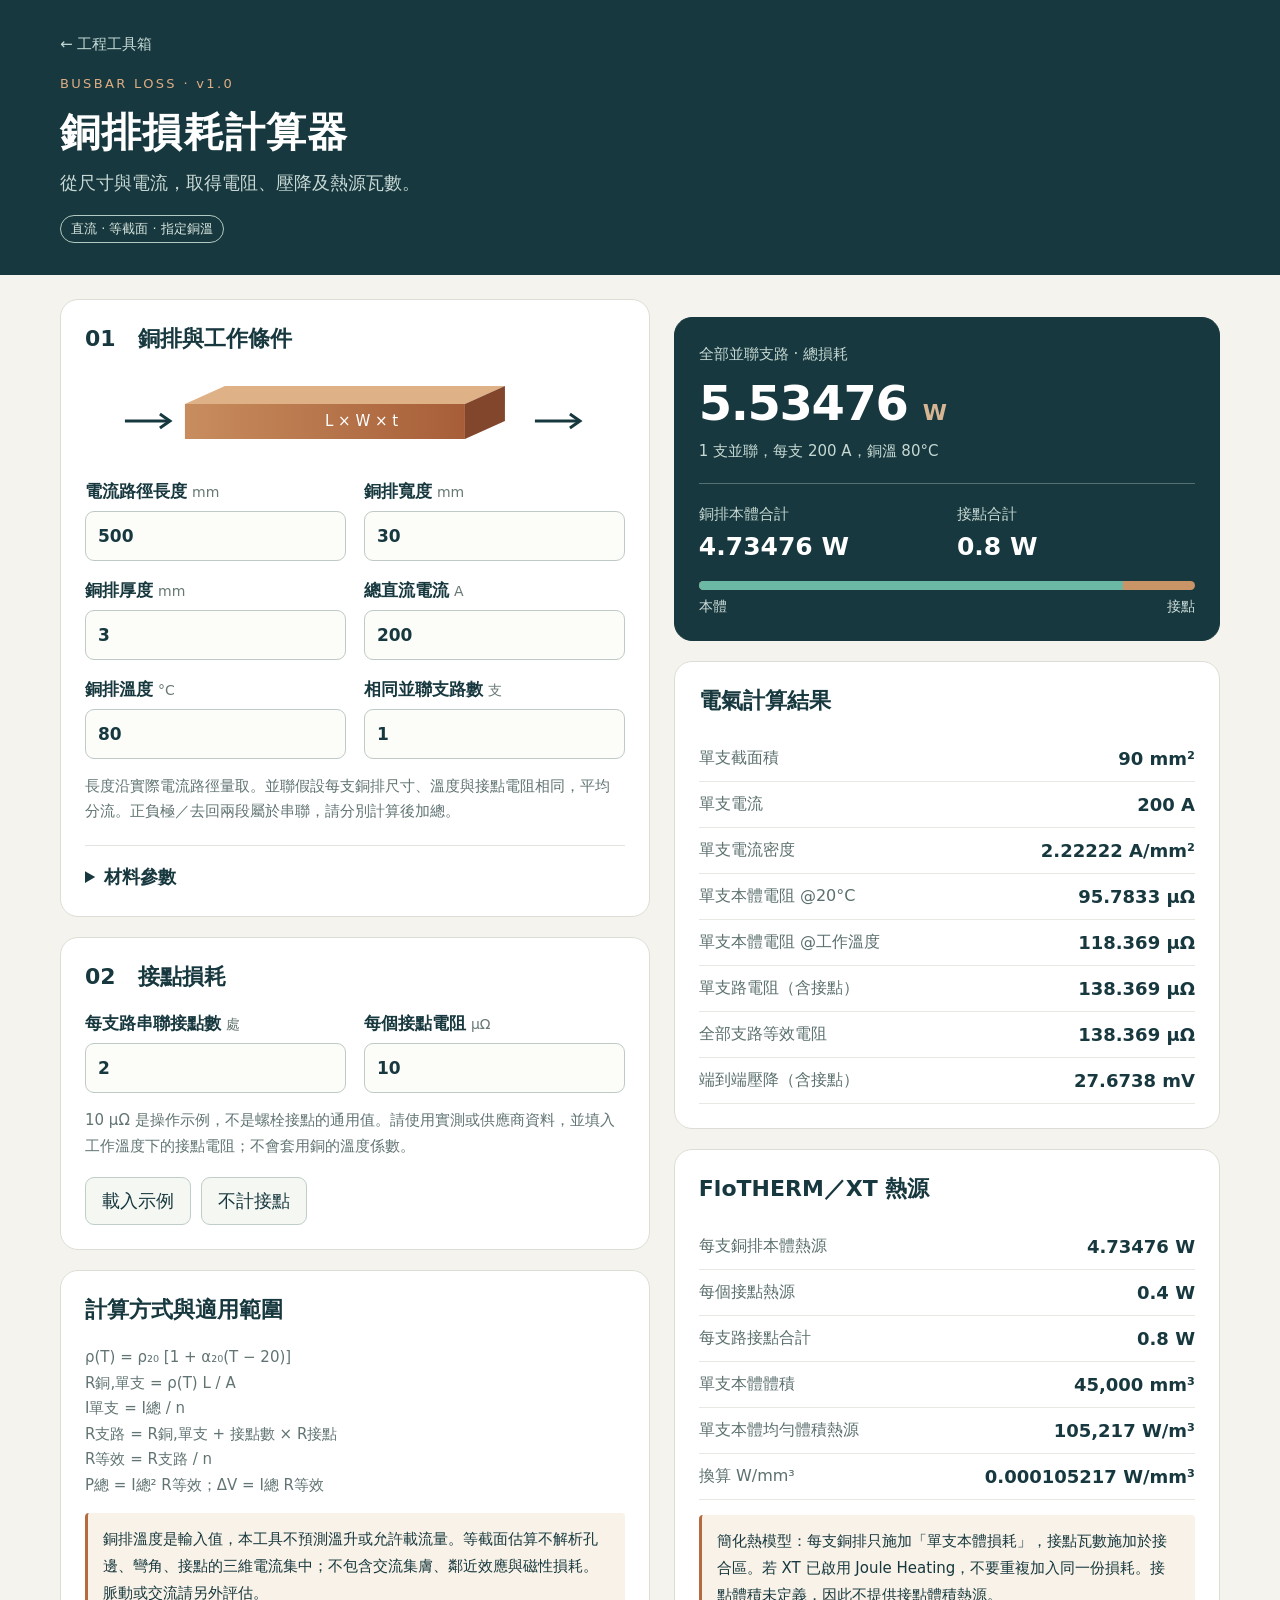
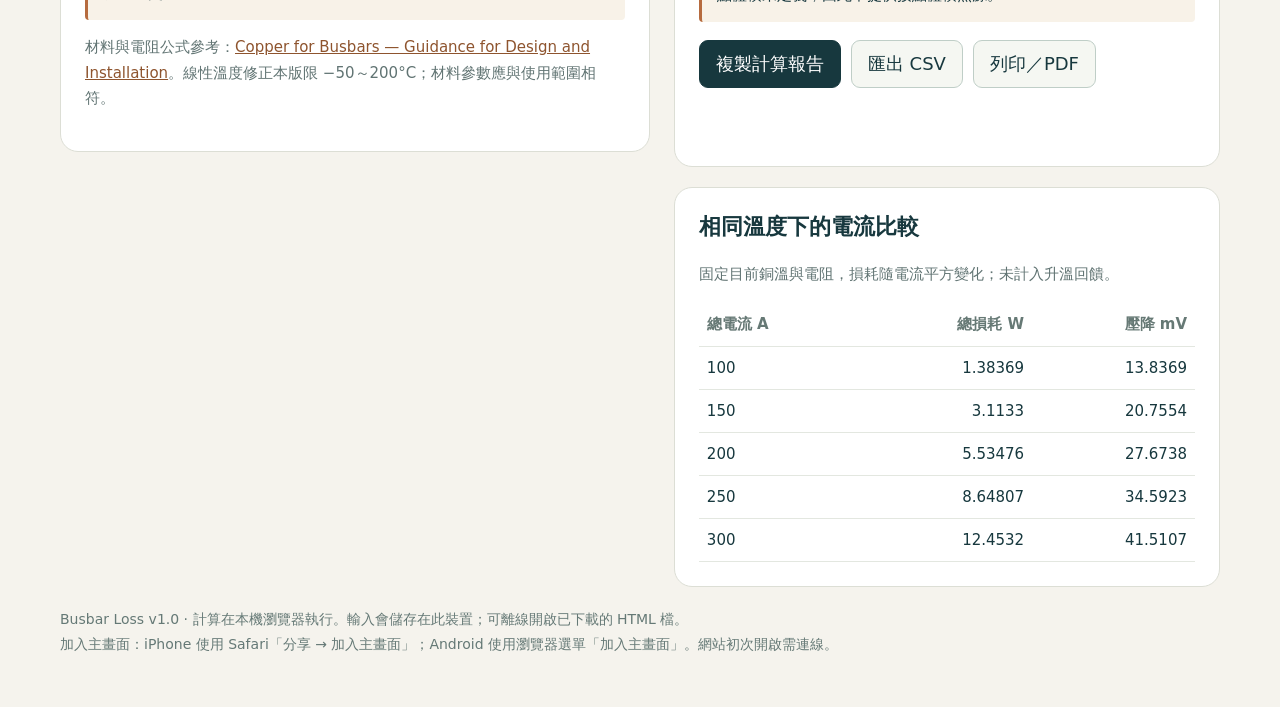
==== busbar-loss/index.html @ 92934c29 "Add standalone copper busbar DC loss calculator with thermal source exports" ====
<!doctype html>
<html lang="zh-Hant"><head><meta charset="utf-8"><meta name="viewport" content="width=device-width,initial-scale=1,viewport-fit=cover"><meta name="theme-color" content="#17383e"><meta name="apple-mobile-web-app-capable" content="yes"><meta name="apple-mobile-web-app-title" content="銅排損耗"><title>銅排損耗計算器｜Busbar Loss</title>
<style>
:root{font-family:system-ui,-apple-system,"Microsoft JhengHei",sans-serif;color:#17383e;background:#f5f3ed;font-size:18px;--copper:#b66b3f;--line:#dcded5}*{box-sizing:border-box}body{margin:0}header{background:#17383e;color:#fff;padding:32px max(20px,calc((100vw - 1160px)/2))}header a{color:#c5dad6;font-size:15px;text-decoration:none}h1{font-size:clamp(28px,4vw,40px);margin:14px 0 8px;letter-spacing:.03em}header p{color:#c8d8d5;margin:0;line-height:1.7}.eyebrow{color:#dfad84;font-size:13px;letter-spacing:.18em;margin-top:22px}main{max-width:1200px;margin:auto;padding:24px 20px 50px}.layout{display:grid;grid-template-columns:1.08fr 1fr;gap:24px;align-items:start}.card{background:#fff;border:1px solid var(--line);border-radius:18px;padding:24px;margin-bottom:20px}h2{font-size:22px;margin:0 0 20px}h3{font-size:18px}.sub{font-size:15px;color:#617473;line-height:1.7}.fields{display:grid;grid-template-columns:1fr 1fr;gap:18px}label{display:block;font-size:17px;font-weight:600}.unit{font-size:14px;font-weight:400;color:#677875;margin-left:5px}input,button,textarea{font:inherit}input{width:100%;margin-top:8px;padding:12px;border:1px solid #bfcac6;border-radius:9px;background:#fcfcf9;color:#17383e;min-height:50px}input:focus,button:focus-visible{outline:3px solid #d5b391;outline-offset:2px}button{cursor:pointer;border:1px solid #bfcec7;border-radius:9px;padding:11px 16px;background:#f5f7f2;color:#17383e;min-height:46px}button.primary{background:#17383e;color:white;border-color:#17383e}.actions{display:flex;gap:10px;flex-wrap:wrap;margin-top:18px}.note{background:#f8f2e8;border-left:3px solid #b66b3f;padding:13px 15px;font-size:15px;line-height:1.8;border-radius:4px}.hero{background:#17383e;color:white;border-color:#17383e}.hero .sub{color:#c6d8d3}.big{font-size:48px;font-weight:700;letter-spacing:-.03em;margin:8px 0}.big span{font-size:22px;color:#d7b593}.split{display:grid;grid-template-columns:1fr 1fr;gap:20px;border-top:1px solid #557070;padding-top:18px;margin-top:18px}.split strong{display:block;font-size:25px;margin-top:5px}.bar{display:flex;height:9px;background:#c99566;border-radius:8px;overflow:hidden;margin-top:20px}.bar i{display:block;background:#6bb8a4}.legend{display:flex;justify-content:space-between;font-size:14px;margin-top:8px;color:#d0dfda}dl{margin:0}dl>div{display:flex;justify-content:space-between;gap:12px;padding:12px 0;border-bottom:1px solid #e6e9e2}dt{color:#5b706e;font-size:16px}dd{margin:0;text-align:right;font-weight:600;font-variant-numeric:tabular-nums}details{border-top:1px solid #e2e5dd;padding-top:16px;margin-top:20px}summary{cursor:pointer;font-weight:600;line-height:1.7}table{width:100%;border-collapse:collapse;font-size:15px}td,th{text-align:right;padding:12px 8px;border-bottom:1px solid #e3e7e0}td:first-child,th:first-child{text-align:left}th{color:#667975}#error{color:#9f342c;line-height:1.7}textarea{width:100%;height:170px;padding:12px;font-size:15px}footer{color:#657976;font-size:14px;line-height:1.8}a{color:#8e542e}.badge{display:inline-block;border:1px solid #b0c9c1;border-radius:20px;padding:4px 10px;font-size:13px;color:#d9e6df;margin-top:16px}.schematic{width:100%;height:90px;display:block;margin-bottom:16px}.scroll{overflow:auto}#status{min-height:24px;color:#5d756c;font-size:15px}body.invalid .calculated{display:none}@media(max-width:800px){.layout{grid-template-columns:1fr}.card{padding:20px}main{padding:18px 14px}.big{font-size:44px}}@media(max-width:380px){.fields{grid-template-columns:1fr}}@media print{header{background:white;color:#17383e;padding:10px}header p{color:#17383e}header a,.actions,button,footer{display:none}.layout{display:block}.card{break-inside:avoid}.hero{background:white;color:#17383e}.hero .sub,.legend{color:#17383e}details{display:block}main{padding:0}}
</style></head><body><header><a href="../">← 工程工具箱</a><div class="eyebrow">BUSBAR LOSS · v1.0</div><h1>銅排損耗計算器</h1><p>從尺寸與電流，取得電阻、壓降及熱源瓦數。</p><span class="badge">直流 · 等截面 · 指定銅溫</span></header><main><div class="layout"><section>
<div class="card"><h2>01　銅排與工作條件</h2><svg class="schematic" viewBox="0 0 480 90" role="img" aria-label="電流沿銅排長度方向流動"><defs><linearGradient id="cu"><stop stop-color="#c88d5e"/><stop offset="1" stop-color="#a75e38"/></linearGradient></defs><path d="M70 30L350 30L390 12L110 12Z" fill="#dfb186"/><path d="M70 30H350V65H70Z" fill="url(#cu)"/><path d="M350 30L390 12V47L350 65Z" fill="#82462d"/><path d="M10 47H55M420 47H465" stroke="#17383e" stroke-width="3"/><path d="M45 40L55 47L45 54M455 40L465 47L455 54" fill="none" stroke="#17383e" stroke-width="3"/><text x="210" y="52" fill="white" font-size="15">L × W × t</text></svg>
<div class="fields">
<label>電流路徑長度<span class="unit">mm</span><input id="length" type="number" min="0.001" step="any" value="500"></label>
<label>銅排寬度<span class="unit">mm</span><input id="width" type="number" min="0.001" step="any" value="30"></label>
<label>銅排厚度<span class="unit">mm</span><input id="thickness" type="number" min="0.001" step="any" value="3"></label>
<label>總直流電流<span class="unit">A</span><input id="current" type="number" min="0" step="any" value="200"></label>
<label>銅排溫度<span class="unit">°C</span><input id="temp" type="number" min="-50" max="200" step="any" value="80"></label>
<label>相同並聯支路數<span class="unit">支</span><input id="parallel" type="number" min="1" max="10000" step="1" value="1"></label>
</div><p class="sub">長度沿實際電流路徑量取。並聯假設每支銅排尺寸、溫度與接點電阻相同，平均分流。正負極／去回兩段屬於串聯，請分別計算後加總。</p>
<details><summary>材料參數</summary><div class="fields" style="margin-top:14px"><label>20°C 電阻率<span class="unit">Ω·mm²/m</span><input id="rho" type="number" min="0.000001" step="any" value="0.017241"></label><label>20°C 溫度係數<span class="unit">1/°C</span><input id="alpha" type="number" min="0" step="any" value="0.00393"></label></div><p class="sub">預設為 100% IACS 退火銅的參考值；實際材料請依供應商資料修正。此處 0.017241 Ω·mm²/m = 1.7241 × 10⁻⁸ Ω·m。</p></details></div>
<div class="card"><h2>02　接點損耗</h2><div class="fields"><label>每支路串聯接點數<span class="unit">處</span><input id="joints" type="number" min="0" max="10000" step="1" value="2"></label><label>每個接點電阻<span class="unit">μΩ</span><input id="contact" type="number" min="0" step="any" value="10"></label></div><p class="sub">10 μΩ 是操作示例，不是螺栓接點的通用值。請使用實測或供應商資料，並填入工作溫度下的接點電阻；不會套用銅的溫度係數。</p><div class="actions"><button id="example">載入示例</button><button id="zero">不計接點</button></div></div>
<div class="card"><h2>計算方式與適用範圍</h2><p class="sub">ρ(T) = ρ₂₀ [1 + α₂₀(T − 20)]<br>R銅,單支 = ρ(T) L / A<br>I單支 = I總 / n<br>R支路 = R銅,單支 + 接點數 × R接點<br>R等效 = R支路 / n<br>P總 = I總² R等效；ΔV = I總 R等效</p><div class="note">銅排溫度是輸入值，本工具不預測溫升或允許載流量。等截面估算不解析孔邊、彎角、接點的三維電流集中；不包含交流集膚、鄰近效應與磁性損耗。脈動或交流請另外評估。</div><p class="sub">材料與電阻公式參考：<a href="https://kupfer.de/wp-content/uploads/2019/11/Copper-for-Busbars.pdf" target="_blank" rel="noopener">Copper for Busbars — Guidance for Design and Installation</a>。線性溫度修正本版限 −50～200°C；材料參數應與使用範圍相符。</p></div></section><section>
<p id="error" role="alert"></p>
<div class="calculated"><div class="card hero"><div class="sub">全部並聯支路 · 總損耗</div><div class="big" id="total"></div><div class="sub" id="context"></div><div class="split"><div><span class="sub">銅排本體合計</span><strong id="bodyloss"></strong></div><div><span class="sub">接點合計</span><strong id="jointloss"></strong></div></div><div class="bar"><i id="fraction"></i></div><div class="legend"><span>本體</span><span>接點</span></div></div>
<div class="card"><h2>電氣計算結果</h2><dl id="electrical"></dl></div>
<div class="card"><h2>FloTHERM／XT 熱源</h2><dl id="thermal"></dl><p class="note">簡化熱模型：每支銅排只施加「單支本體損耗」，接點瓦數施加於接合區。若 XT 已啟用 Joule Heating，不要重複加入同一份損耗。接點體積未定義，因此不提供接點體積熱源。</p><div class="actions"><button class="primary" id="copy">複製計算報告</button><button id="csv">匯出 CSV</button><button id="print">列印／PDF</button></div><p id="status" role="status"></p><textarea id="fallback" hidden aria-label="計算報告，請全選複製" readonly></textarea></div>
<div class="card"><h2>相同溫度下的電流比較</h2><p class="sub">固定目前銅溫與電阻，損耗隨電流平方變化；未計入升溫回饋。</p><div class="scroll"><table><thead><tr><th>總電流 A</th><th>總損耗 W</th><th>壓降 mV</th></tr></thead><tbody id="sweep"></tbody></table></div></div></div>
</section></div><footer>Busbar Loss v1.0 · 計算在本機瀏覽器執行。輸入會儲存在此裝置；可離線開啟已下載的 HTML 檔。<br>加入主畫面：iPhone 使用 Safari「分享 → 加入主畫面」；Android 使用瀏覽器選單「加入主畫面」。網站初次開啟需連線。</footer></main>
<script>
'use strict';
const ids=['length','width','thickness','current','temp','parallel','rho','alpha','joints','contact'];
const defaults={length:500,width:30,thickness:3,current:200,temp:80,parallel:1,rho:0.017241,alpha:0.00393,joints:2,contact:10};
const $=id=>document.getElementById(id);
function calculate(v){
 for(const k of ids)if(!Number.isFinite(v[k]))throw Error('請填寫所有數值欄位。');
 for(const k of ['length','width','thickness','rho'])if(v[k]<=0)throw Error('長度、寬度、厚度與電阻率必須大於 0。');
 for(const k of ['current','alpha','contact'])if(v[k]<0)throw Error('電流、溫度係數及接點電阻不能為負值。');
 if(v.temp < -50 || v.temp >200)throw Error('本版銅排溫度範圍為 −50～200°C。');
 if(!Number.isInteger(v.parallel)||v.parallel<1||v.parallel>10000)throw Error('並聯支路數必須是 1～10000 的整數。');
 if(!Number.isInteger(v.joints)||v.joints<0||v.joints>10000)throw Error('接點數必須是 0～10000 的整數。');
 const area=v.width*v.thickness,rhoT=v.rho*(1+v.alpha*(v.temp-20));
 if(rhoT<=0)throw Error('目前材料參數產生非正電阻率，請修正溫度係數。');
 const r20=v.rho*(v.length/1000)/area,rbody=rhoT*(v.length/1000)/area,rjoint=v.joints*v.contact*1e-6,rbranch=rbody+rjoint,req=rbranch/v.parallel,ib=v.current/v.parallel,pbody=ib*ib*rbody,pcontact=ib*ib*v.contact*1e-6,pjoint=ib*ib*rjoint,total=v.current*v.current*req,volume=v.length*area*1e-9;
 const r={area,rhoT,r20,rbody,rjoint,rbranch,req,ib,pbody,pcontact,pjoint,total,bodytotal:pbody*v.parallel,jointtotal:pjoint*v.parallel,drop:v.current*req,j:ib/area,volume,qv:pbody/volume};
 if(Object.values(r).some(x=>!Number.isFinite(x)))throw Error('數值超出可計算範圍，請檢查輸入。');
 return r;
}
function fmt(x){return x===0?'0':Math.abs(x)<0.0001||Math.abs(x)>=1e7?x.toExponential(4):new Intl.NumberFormat('en-US',{maximumSignificantDigits:6}).format(x);}
function rows(id,data){$(id).replaceChildren(...data.map(([k,v])=>{const d=document.createElement('div'),a=document.createElement('dt'),b=document.createElement('dd');a.textContent=k;b.textContent=v;d.append(a,b);return d;}));}
let last=null;
function update(){
 $('status').textContent='';$('fallback').hidden=true;
 try{
 const v=Object.fromEntries(ids.map(k=>[k,$(k).value.trim()===''?NaN:Number($(k).value)])),r=calculate(v);
 last={v,r};document.body.classList.remove('invalid');$('error').textContent='';
 $('total').innerHTML=fmt(r.total)+' <span>W</span>';
 $('bodyloss').textContent=fmt(r.bodytotal)+' W';$('jointloss').textContent=fmt(r.jointtotal)+' W';
 $('context').textContent=v.parallel+' 支並聯，每支 '+fmt(r.ib)+' A，銅溫 '+fmt(v.temp)+'°C';
 $('fraction').style.width=(r.total?100*r.bodytotal/r.total:0)+'%';
 rows('electrical',[['單支截面積',fmt(r.area)+' mm²'],['單支電流',fmt(r.ib)+' A'],['單支電流密度',fmt(r.j)+' A/mm²'],['單支本體電阻 @20°C',fmt(r.r20*1e6)+' μΩ'],['單支本體電阻 @工作溫度',fmt(r.rbody*1e6)+' μΩ'],['單支路電阻（含接點）',fmt(r.rbranch*1e6)+' μΩ'],['全部支路等效電阻',fmt(r.req*1e6)+' μΩ'],['端到端壓降（含接點）',fmt(r.drop*1e3)+' mV']]);
 rows('thermal',[['每支銅排本體熱源',fmt(r.pbody)+' W'],['每個接點熱源',v.joints?fmt(r.pcontact)+' W':'未設定接點'],['每支路接點合計',fmt(r.pjoint)+' W'],['單支本體體積',fmt(r.volume*1e9)+' mm³'],['單支本體均勻體積熱源',fmt(r.qv)+' W/m³'],['換算 W/mm³',fmt(r.qv/1e9)+' W/mm³']]);
 $('sweep').replaceChildren(...[.5,.75,1,1.25,1.5].map(m=>{const tr=document.createElement('tr');[v.current*m,r.total*m*m,r.drop*m*1e3].forEach(x=>{const td=document.createElement('td');td.textContent=fmt(x);tr.append(td)});return tr}));
 try{localStorage.setItem('busbar-loss-v1',JSON.stringify(v))}catch{}
 }catch(e){last=null;document.body.classList.add('invalid');$('error').textContent=e.message;}
}
function report(){
 if(!last)return '';
 const {v,r}=last;
 return ['銅排損耗計算器 v1.0','模型：直流、等截面、相同並聯支路平均分流；指定銅溫，未預測溫升。',
 ...ids.map(k=>({length:'長度 mm',width:'寬度 mm',thickness:'厚度 mm',current:'總電流 A',temp:'銅溫 °C',parallel:'並聯支路數',rho:'20°C 電阻率 Ω·mm²/m',alpha:'溫度係數 1/°C',joints:'每支路接點數',contact:'每接點電阻 μΩ'})[k]+': '+v[k]),
 '單支路電流 A: '+r.ib,'單支本體電阻 μΩ: '+r.rbody*1e6,'等效電阻（含接點） μΩ: '+r.req*1e6,'端到端壓降 mV: '+r.drop*1e3,'單支本體損耗 W: '+r.pbody,'每接點損耗 W: '+(v.joints?r.pcontact:0),'全部本體損耗 W: '+r.bodytotal,'全部接點損耗 W: '+r.jointtotal,'總損耗 W: '+r.total,'單支本體體積熱源 W/m³: '+r.qv,'單支本體體積熱源 W/mm³: '+r.qv/1e9,'XT 已計算焦耳熱時，請勿重複施加同一熱源。'].join('\n');
}
ids.forEach(k=>$(k).addEventListener('input',update));
$('example').onclick=()=>{ids.forEach(k=>$(k).value=defaults[k]);update()};
$('zero').onclick=()=>{$('joints').value=0;update()};
$('copy').onclick=async()=>{const t=report();if(!t)return;try{await navigator.clipboard.writeText(t);$('status').textContent='已複製完整計算報告。'}catch{$('fallback').value=t;$('fallback').hidden=false;$('fallback').focus();$('fallback').select();$('status').textContent='請複製下方已選取的報告文字。'}};
$('csv').onclick=()=>{if(!last)return;const lines=report().split('\n').map(s=>'"'+s.replaceAll('"','""')+'"').join('\r\n'),blob=new Blob(['\ufeff'+lines],{type:'text/csv;charset=utf-8'}),a=document.createElement('a'),url=URL.createObjectURL(blob);a.href=url;a.download='busbar-loss.csv';a.click();setTimeout(()=>URL.revokeObjectURL(url),1000);$('status').textContent='已匯出 CSV。'};
$('print').onclick=()=>window.print();
try{const saved=JSON.parse(localStorage.getItem('busbar-loss-v1'));if(saved)ids.forEach(k=>{if(typeof saved[k]==='number'&&Number.isFinite(saved[k]))$(k).value=saved[k]})}catch{}
update();
</script></body></html>
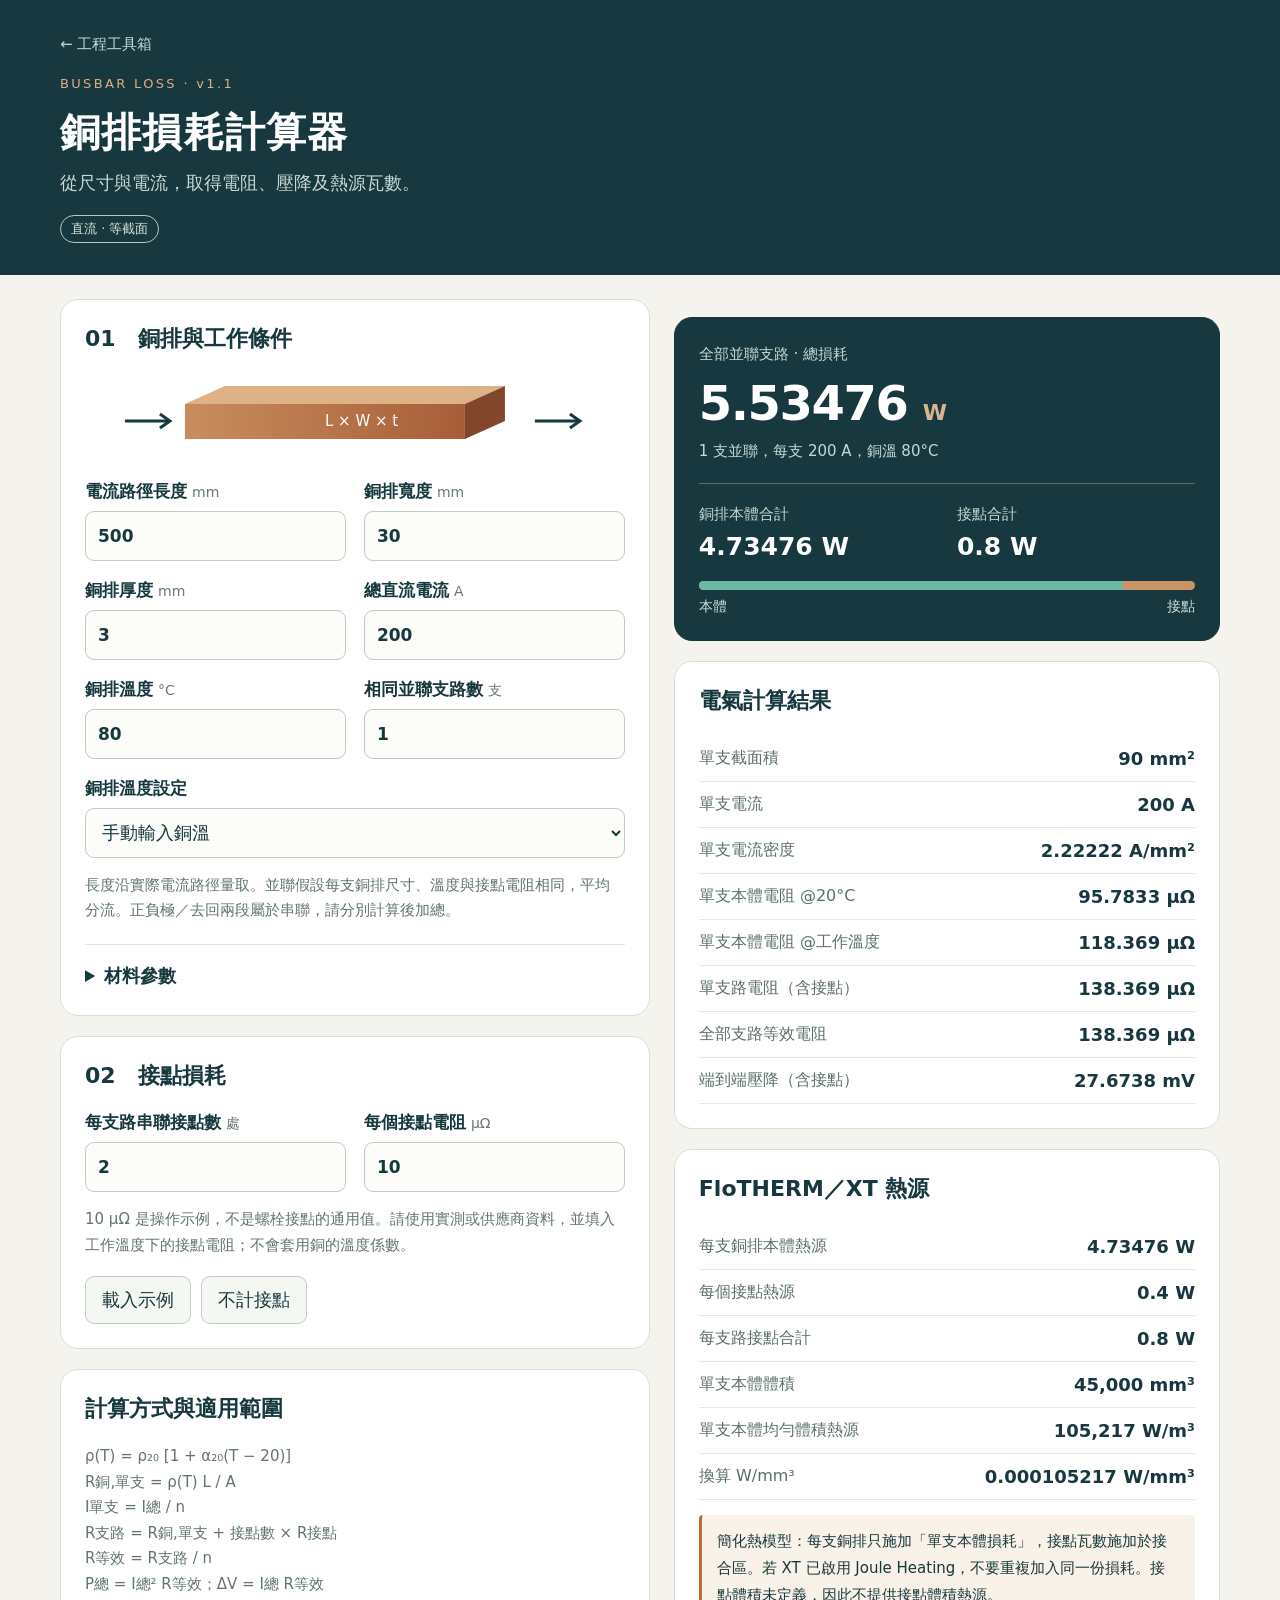
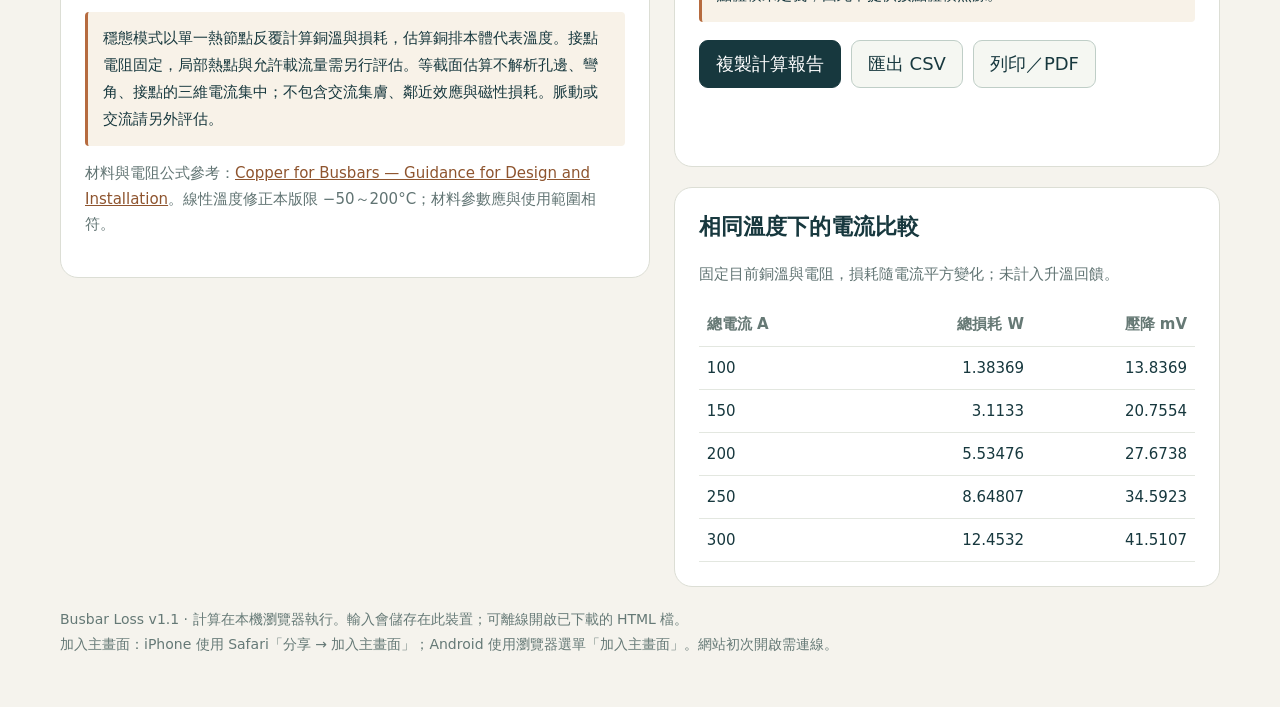
==== commit 4f380ca6: "Add steady-state temperature estimation to busbar loss calculator" ====
--- a/busbar-loss/index.html
+++ b/busbar-loss/index.html
@@ -1,36 +1,51 @@
 <!doctype html>
 <html lang="zh-Hant"><head><meta charset="utf-8"><meta name="viewport" content="width=device-width,initial-scale=1,viewport-fit=cover"><meta name="theme-color" content="#17383e"><meta name="apple-mobile-web-app-capable" content="yes"><meta name="apple-mobile-web-app-title" content="銅排損耗"><title>銅排損耗計算器｜Busbar Loss</title>
 <style>
-:root{font-family:system-ui,-apple-system,"Microsoft JhengHei",sans-serif;color:#17383e;background:#f5f3ed;font-size:18px;--copper:#b66b3f;--line:#dcded5}*{box-sizing:border-box}body{margin:0}header{background:#17383e;color:#fff;padding:32px max(20px,calc((100vw - 1160px)/2))}header a{color:#c5dad6;font-size:15px;text-decoration:none}h1{font-size:clamp(28px,4vw,40px);margin:14px 0 8px;letter-spacing:.03em}header p{color:#c8d8d5;margin:0;line-height:1.7}.eyebrow{color:#dfad84;font-size:13px;letter-spacing:.18em;margin-top:22px}main{max-width:1200px;margin:auto;padding:24px 20px 50px}.layout{display:grid;grid-template-columns:1.08fr 1fr;gap:24px;align-items:start}.card{background:#fff;border:1px solid var(--line);border-radius:18px;padding:24px;margin-bottom:20px}h2{font-size:22px;margin:0 0 20px}h3{font-size:18px}.sub{font-size:15px;color:#617473;line-height:1.7}.fields{display:grid;grid-template-columns:1fr 1fr;gap:18px}label{display:block;font-size:17px;font-weight:600}.unit{font-size:14px;font-weight:400;color:#677875;margin-left:5px}input,button,textarea{font:inherit}input{width:100%;margin-top:8px;padding:12px;border:1px solid #bfcac6;border-radius:9px;background:#fcfcf9;color:#17383e;min-height:50px}input:focus,button:focus-visible{outline:3px solid #d5b391;outline-offset:2px}button{cursor:pointer;border:1px solid #bfcec7;border-radius:9px;padding:11px 16px;background:#f5f7f2;color:#17383e;min-height:46px}button.primary{background:#17383e;color:white;border-color:#17383e}.actions{display:flex;gap:10px;flex-wrap:wrap;margin-top:18px}.note{background:#f8f2e8;border-left:3px solid #b66b3f;padding:13px 15px;font-size:15px;line-height:1.8;border-radius:4px}.hero{background:#17383e;color:white;border-color:#17383e}.hero .sub{color:#c6d8d3}.big{font-size:48px;font-weight:700;letter-spacing:-.03em;margin:8px 0}.big span{font-size:22px;color:#d7b593}.split{display:grid;grid-template-columns:1fr 1fr;gap:20px;border-top:1px solid #557070;padding-top:18px;margin-top:18px}.split strong{display:block;font-size:25px;margin-top:5px}.bar{display:flex;height:9px;background:#c99566;border-radius:8px;overflow:hidden;margin-top:20px}.bar i{display:block;background:#6bb8a4}.legend{display:flex;justify-content:space-between;font-size:14px;margin-top:8px;color:#d0dfda}dl{margin:0}dl>div{display:flex;justify-content:space-between;gap:12px;padding:12px 0;border-bottom:1px solid #e6e9e2}dt{color:#5b706e;font-size:16px}dd{margin:0;text-align:right;font-weight:600;font-variant-numeric:tabular-nums}details{border-top:1px solid #e2e5dd;padding-top:16px;margin-top:20px}summary{cursor:pointer;font-weight:600;line-height:1.7}table{width:100%;border-collapse:collapse;font-size:15px}td,th{text-align:right;padding:12px 8px;border-bottom:1px solid #e3e7e0}td:first-child,th:first-child{text-align:left}th{color:#667975}#error{color:#9f342c;line-height:1.7}textarea{width:100%;height:170px;padding:12px;font-size:15px}footer{color:#657976;font-size:14px;line-height:1.8}a{color:#8e542e}.badge{display:inline-block;border:1px solid #b0c9c1;border-radius:20px;padding:4px 10px;font-size:13px;color:#d9e6df;margin-top:16px}.schematic{width:100%;height:90px;display:block;margin-bottom:16px}.scroll{overflow:auto}#status{min-height:24px;color:#5d756c;font-size:15px}body.invalid .calculated{display:none}@media(max-width:800px){.layout{grid-template-columns:1fr}.card{padding:20px}main{padding:18px 14px}.big{font-size:44px}}@media(max-width:380px){.fields{grid-template-columns:1fr}}@media print{header{background:white;color:#17383e;padding:10px}header p{color:#17383e}header a,.actions,button,footer{display:none}.layout{display:block}.card{break-inside:avoid}.hero{background:white;color:#17383e}.hero .sub,.legend{color:#17383e}details{display:block}main{padding:0}}
-</style></head><body><header><a href="../">← 工程工具箱</a><div class="eyebrow">BUSBAR LOSS · v1.0</div><h1>銅排損耗計算器</h1><p>從尺寸與電流，取得電阻、壓降及熱源瓦數。</p><span class="badge">直流 · 等截面 · 指定銅溫</span></header><main><div class="layout"><section>
+:root{font-family:system-ui,-apple-system,"Microsoft JhengHei",sans-serif;color:#17383e;background:#f5f3ed;font-size:18px;--copper:#b66b3f;--line:#dcded5}*{box-sizing:border-box}body{margin:0}header{background:#17383e;color:#fff;padding:32px max(20px,calc((100vw - 1160px)/2))}header a{color:#c5dad6;font-size:15px;text-decoration:none}h1{font-size:clamp(28px,4vw,40px);margin:14px 0 8px;letter-spacing:.03em}header p{color:#c8d8d5;margin:0;line-height:1.7}.eyebrow{color:#dfad84;font-size:13px;letter-spacing:.18em;margin-top:22px}main{max-width:1200px;margin:auto;padding:24px 20px 50px}.layout{display:grid;grid-template-columns:1.08fr 1fr;gap:24px;align-items:start}.card{background:#fff;border:1px solid var(--line);border-radius:18px;padding:24px;margin-bottom:20px}h2{font-size:22px;margin:0 0 20px}h3{font-size:18px}.sub{font-size:15px;color:#617473;line-height:1.7}.fields{display:grid;grid-template-columns:1fr 1fr;gap:18px}label{display:block;font-size:17px;font-weight:600}.unit{font-size:14px;font-weight:400;color:#677875;margin-left:5px}input,button,textarea,select{font:inherit}[hidden]{display:none!important}input,select{width:100%;margin-top:8px;padding:12px;border:1px solid #bfcac6;border-radius:9px;background:#fcfcf9;color:#17383e;min-height:50px}input:focus,select:focus,button:focus-visible{outline:3px solid #d5b391;outline-offset:2px}button{cursor:pointer;border:1px solid #bfcec7;border-radius:9px;padding:11px 16px;background:#f5f7f2;color:#17383e;min-height:46px}button.primary{background:#17383e;color:white;border-color:#17383e}.actions{display:flex;gap:10px;flex-wrap:wrap;margin-top:18px}.note{background:#f8f2e8;border-left:3px solid #b66b3f;padding:13px 15px;font-size:15px;line-height:1.8;border-radius:4px}.hero{background:#17383e;color:white;border-color:#17383e}.hero .sub{color:#c6d8d3}.big{font-size:48px;font-weight:700;letter-spacing:-.03em;margin:8px 0}.big span{font-size:22px;color:#d7b593}.split{display:grid;grid-template-columns:1fr 1fr;gap:20px;border-top:1px solid #557070;padding-top:18px;margin-top:18px}.split strong{display:block;font-size:25px;margin-top:5px}.bar{display:flex;height:9px;background:#c99566;border-radius:8px;overflow:hidden;margin-top:20px}.bar i{display:block;background:#6bb8a4}.legend{display:flex;justify-content:space-between;font-size:14px;margin-top:8px;color:#d0dfda}dl{margin:0}dl>div{display:flex;justify-content:space-between;gap:12px;padding:12px 0;border-bottom:1px solid #e6e9e2}dt{color:#5b706e;font-size:16px}dd{margin:0;text-align:right;font-weight:600;font-variant-numeric:tabular-nums}details{border-top:1px solid #e2e5dd;padding-top:16px;margin-top:20px}summary{cursor:pointer;font-weight:600;line-height:1.7}table{width:100%;border-collapse:collapse;font-size:15px}td,th{text-align:right;padding:12px 8px;border-bottom:1px solid #e3e7e0}td:first-child,th:first-child{text-align:left}th{color:#667975}#error{color:#9f342c;line-height:1.7}textarea{width:100%;height:170px;padding:12px;font-size:15px}footer{color:#657976;font-size:14px;line-height:1.8}a{color:#8e542e}.badge{display:inline-block;border:1px solid #b0c9c1;border-radius:20px;padding:4px 10px;font-size:13px;color:#d9e6df;margin-top:16px}.schematic{width:100%;height:90px;display:block;margin-bottom:16px}.scroll{overflow:auto}#status{min-height:24px;color:#5d756c;font-size:15px}body.invalid .calculated{display:none}@media(max-width:800px){.layout{grid-template-columns:1fr}.card{padding:20px}main{padding:18px 14px}.big{font-size:44px}}@media(max-width:380px){.fields{grid-template-columns:1fr}}@media print{header{background:white;color:#17383e;padding:10px}header p{color:#17383e}header a,.actions,button,footer{display:none}.layout{display:block}.card{break-inside:avoid}.hero{background:white;color:#17383e}.hero .sub,.legend{color:#17383e}details{display:block}main{padding:0}}
+</style></head><body><header><a href="../">← 工程工具箱</a><div class="eyebrow">BUSBAR LOSS · v1.1</div><h1>銅排損耗計算器</h1><p>從尺寸與電流，取得電阻、壓降及熱源瓦數。</p><span class="badge">直流 · 等截面</span></header><main><div class="layout"><section>
 <div class="card"><h2>01　銅排與工作條件</h2><svg class="schematic" viewBox="0 0 480 90" role="img" aria-label="電流沿銅排長度方向流動"><defs><linearGradient id="cu"><stop stop-color="#c88d5e"/><stop offset="1" stop-color="#a75e38"/></linearGradient></defs><path d="M70 30L350 30L390 12L110 12Z" fill="#dfb186"/><path d="M70 30H350V65H70Z" fill="url(#cu)"/><path d="M350 30L390 12V47L350 65Z" fill="#82462d"/><path d="M10 47H55M420 47H465" stroke="#17383e" stroke-width="3"/><path d="M45 40L55 47L45 54M455 40L465 47L455 54" fill="none" stroke="#17383e" stroke-width="3"/><text x="210" y="52" fill="white" font-size="15">L × W × t</text></svg>
 <div class="fields">
 <label>電流路徑長度<span class="unit">mm</span><input id="length" type="number" min="0.001" step="any" value="500"></label>
 <label>銅排寬度<span class="unit">mm</span><input id="width" type="number" min="0.001" step="any" value="30"></label>
 <label>銅排厚度<span class="unit">mm</span><input id="thickness" type="number" min="0.001" step="any" value="3"></label>
 <label>總直流電流<span class="unit">A</span><input id="current" type="number" min="0" step="any" value="200"></label>
-<label>銅排溫度<span class="unit">°C</span><input id="temp" type="number" min="-50" max="200" step="any" value="80"></label>
+<label id="manual-temp">銅排溫度<span class="unit">°C</span><input id="temp" type="number" min="-50" max="200" step="any" value="80"></label>
 <label>相同並聯支路數<span class="unit">支</span><input id="parallel" type="number" min="1" max="10000" step="1" value="1"></label>
-</div><p class="sub">長度沿實際電流路徑量取。並聯假設每支銅排尺寸、溫度與接點電阻相同，平均分流。正負極／去回兩段屬於串聯，請分別計算後加總。</p>
+</div>
+<div style="margin-top:18px">
+<label for="temperature-mode">銅排溫度設定</label>
+<select id="temperature-mode"><option value="manual">手動輸入銅溫</option><option value="steady">自動估算穩態銅溫</option></select>
+<div id="steady-inputs" style="margin-top:18px" hidden>
+<div class="fields">
+<label>參考溫度<span class="unit">°C</span><input id="reference-temp" type="number" min="-50" max="200" step="any" value="45"></label>
+<label>單支路等效熱阻<span class="unit">K/W</span><input id="thermal-resistance" type="number" min="0" step="any" placeholder="依實測或 XT 結果填入"></label>
+</div>
+<p class="sub">參考溫度可用銅排附近的空氣溫度。熱阻以單支銅排與該支路接點的總發熱為基準，請使用相同安裝與冷卻條件下的實測或 XT 結果。</p>
+</div></div>
+<p class="sub">長度沿實際電流路徑量取。並聯假設每支銅排尺寸、溫度與接點電阻相同，平均分流。正負極／去回兩段屬於串聯，請分別計算後加總。</p>
 <details><summary>材料參數</summary><div class="fields" style="margin-top:14px"><label>20°C 電阻率<span class="unit">Ω·mm²/m</span><input id="rho" type="number" min="0.000001" step="any" value="0.017241"></label><label>20°C 溫度係數<span class="unit">1/°C</span><input id="alpha" type="number" min="0" step="any" value="0.00393"></label></div><p class="sub">預設為 100% IACS 退火銅的參考值；實際材料請依供應商資料修正。此處 0.017241 Ω·mm²/m = 1.7241 × 10⁻⁸ Ω·m。</p></details></div>
 <div class="card"><h2>02　接點損耗</h2><div class="fields"><label>每支路串聯接點數<span class="unit">處</span><input id="joints" type="number" min="0" max="10000" step="1" value="2"></label><label>每個接點電阻<span class="unit">μΩ</span><input id="contact" type="number" min="0" step="any" value="10"></label></div><p class="sub">10 μΩ 是操作示例，不是螺栓接點的通用值。請使用實測或供應商資料，並填入工作溫度下的接點電阻；不會套用銅的溫度係數。</p><div class="actions"><button id="example">載入示例</button><button id="zero">不計接點</button></div></div>
-<div class="card"><h2>計算方式與適用範圍</h2><p class="sub">ρ(T) = ρ₂₀ [1 + α₂₀(T − 20)]<br>R銅,單支 = ρ(T) L / A<br>I單支 = I總 / n<br>R支路 = R銅,單支 + 接點數 × R接點<br>R等效 = R支路 / n<br>P總 = I總² R等效；ΔV = I總 R等效</p><div class="note">銅排溫度是輸入值，本工具不預測溫升或允許載流量。等截面估算不解析孔邊、彎角、接點的三維電流集中；不包含交流集膚、鄰近效應與磁性損耗。脈動或交流請另外評估。</div><p class="sub">材料與電阻公式參考：<a href="https://kupfer.de/wp-content/uploads/2019/11/Copper-for-Busbars.pdf" target="_blank" rel="noopener">Copper for Busbars — Guidance for Design and Installation</a>。線性溫度修正本版限 −50～200°C；材料參數應與使用範圍相符。</p></div></section><section>
+<div class="card"><h2>計算方式與適用範圍</h2><p class="sub">ρ(T) = ρ₂₀ [1 + α₂₀(T − 20)]<br>R銅,單支 = ρ(T) L / A<br>I單支 = I總 / n<br>R支路 = R銅,單支 + 接點數 × R接點<br>R等效 = R支路 / n<br>P總 = I總² R等效；ΔV = I總 R等效</p><div class="note">穩態模式以單一熱節點反覆計算銅溫與損耗，估算銅排本體代表溫度。接點電阻固定，局部熱點與允許載流量需另行評估。等截面估算不解析孔邊、彎角、接點的三維電流集中；不包含交流集膚、鄰近效應與磁性損耗。脈動或交流請另外評估。</div><p class="sub">材料與電阻公式參考：<a href="https://kupfer.de/wp-content/uploads/2019/11/Copper-for-Busbars.pdf" target="_blank" rel="noopener">Copper for Busbars — Guidance for Design and Installation</a>。線性溫度修正本版限 −50～200°C；材料參數應與使用範圍相符。</p></div></section><section>
 <p id="error" role="alert"></p>
 <div class="calculated"><div class="card hero"><div class="sub">全部並聯支路 · 總損耗</div><div class="big" id="total"></div><div class="sub" id="context"></div><div class="split"><div><span class="sub">銅排本體合計</span><strong id="bodyloss"></strong></div><div><span class="sub">接點合計</span><strong id="jointloss"></strong></div></div><div class="bar"><i id="fraction"></i></div><div class="legend"><span>本體</span><span>接點</span></div></div>
+<div class="card" id="steady-result" hidden><h2>穩態溫度估算</h2><dl id="steady-summary"></dl></div>
 <div class="card"><h2>電氣計算結果</h2><dl id="electrical"></dl></div>
 <div class="card"><h2>FloTHERM／XT 熱源</h2><dl id="thermal"></dl><p class="note">簡化熱模型：每支銅排只施加「單支本體損耗」，接點瓦數施加於接合區。若 XT 已啟用 Joule Heating，不要重複加入同一份損耗。接點體積未定義，因此不提供接點體積熱源。</p><div class="actions"><button class="primary" id="copy">複製計算報告</button><button id="csv">匯出 CSV</button><button id="print">列印／PDF</button></div><p id="status" role="status"></p><textarea id="fallback" hidden aria-label="計算報告，請全選複製" readonly></textarea></div>
 <div class="card"><h2>相同溫度下的電流比較</h2><p class="sub">固定目前銅溫與電阻，損耗隨電流平方變化；未計入升溫回饋。</p><div class="scroll"><table><thead><tr><th>總電流 A</th><th>總損耗 W</th><th>壓降 mV</th></tr></thead><tbody id="sweep"></tbody></table></div></div></div>
-</section></div><footer>Busbar Loss v1.0 · 計算在本機瀏覽器執行。輸入會儲存在此裝置；可離線開啟已下載的 HTML 檔。<br>加入主畫面：iPhone 使用 Safari「分享 → 加入主畫面」；Android 使用瀏覽器選單「加入主畫面」。網站初次開啟需連線。</footer></main>
+</section></div><footer>Busbar Loss v1.1 · 計算在本機瀏覽器執行。輸入會儲存在此裝置；可離線開啟已下載的 HTML 檔。<br>加入主畫面：iPhone 使用 Safari「分享 → 加入主畫面」；Android 使用瀏覽器選單「加入主畫面」。網站初次開啟需連線。</footer></main>
 <script>
 'use strict';
 const ids=['length','width','thickness','current','temp','parallel','rho','alpha','joints','contact'];
 const defaults={length:500,width:30,thickness:3,current:200,temp:80,parallel:1,rho:0.017241,alpha:0.00393,joints:2,contact:10};
 const $=id=>document.getElementById(id);
+const temperatureMin=-50,temperatureMax=200;
+const temperatureTolerance=0.1;
+const maximumIterations=1000;
 function calculate(v){
  for(const k of ids)if(!Number.isFinite(v[k]))throw Error('請填寫所有數值欄位。');
  for(const k of ['length','width','thickness','rho'])if(v[k]<=0)throw Error('長度、寬度、厚度與電阻率必須大於 0。');
  for(const k of ['current','alpha','contact'])if(v[k]<0)throw Error('電流、溫度係數及接點電阻不能為負值。');
- if(v.temp < -50 || v.temp >200)throw Error('本版銅排溫度範圍為 −50～200°C。');
+ if(v.temp < temperatureMin || v.temp > temperatureMax)throw Error('本版銅排溫度範圍為 −50～200°C。');
  if(!Number.isInteger(v.parallel)||v.parallel<1||v.parallel>10000)throw Error('並聯支路數必須是 1～10000 的整數。');
  if(!Number.isInteger(v.joints)||v.joints<0||v.joints>10000)throw Error('接點數必須是 0～10000 的整數。');
  const area=v.width*v.thickness,rhoT=v.rho*(1+v.alpha*(v.temp-20));
@@ -40,14 +55,57 @@
  if(Object.values(r).some(x=>!Number.isFinite(x)))throw Error('數值超出可計算範圍，請檢查輸入。');
  return r;
 }
+function solveSteadyTemperature(inputs, reference, thermalResistance){
+ if(!Number.isFinite(reference)||reference<temperatureMin||reference>temperatureMax){
+  throw Error('請輸入 −50～200°C 的參考溫度。');
+ }
+ if(!Number.isFinite(thermalResistance)||thermalResistance<0){
+  throw Error('請輸入大於或等於 0 的單支路等效熱阻。');
+ }
+ const initial=calculate({...inputs,temp:reference});
+ const powerSlope=initial.ib**2*initial.r20*inputs.alpha;
+ const feedback=thermalResistance*powerSlope;
+ const initialRise=thermalResistance*(initial.pbody+initial.pjoint);
+ if(feedback>=1)throw Error('此電流與熱阻下，模型沒有可收斂的穩態溫度。');
+ if(initialRise>(temperatureMax-reference)*(1-feedback)){
+  throw Error('估算穩態溫度超過 200°C，已超出工具的銅電阻率模型範圍。');
+ }
+
+ let temperature=reference;
+ let result=initial;
+ for(let iteration=1;iteration<=maximumIterations;iteration++){
+  const nextTemperature=reference+thermalResistance*(result.pbody+result.pjoint);
+  const change=nextTemperature-temperature;
+  temperature=Math.min(nextTemperature,temperatureMax);
+  result=calculate({...inputs,temp:temperature});
+  // Bound the remaining temperature error even when feedback is close to one.
+  if(change/(1-feedback)<temperatureTolerance){
+   return {temperature,result,iteration,reference,thermalResistance};
+  }
+ }
+ throw Error('穩態溫度在 1,000 輪內未收斂。請檢查電流與等效熱阻。');
+}
 function fmt(x){return x===0?'0':Math.abs(x)<0.0001||Math.abs(x)>=1e7?x.toExponential(4):new Intl.NumberFormat('en-US',{maximumSignificantDigits:6}).format(x);}
 function rows(id,data){$(id).replaceChildren(...data.map(([k,v])=>{const d=document.createElement('div'),a=document.createElement('dt'),b=document.createElement('dd');a.textContent=k;b.textContent=v;d.append(a,b);return d;}));}
 let last=null;
 function update(){
  $('status').textContent='';$('fallback').hidden=true;
+ const mode=$('temperature-mode').value;
+ const estimate=mode==='steady';
+ $('manual-temp').hidden=estimate;
+ $('steady-inputs').hidden=!estimate;
+ $('steady-result').hidden=true;
+ const inputs=Object.fromEntries(ids.map(k=>[k,$(k).valueAsNumber]));
+ const reference=$('reference-temp').valueAsNumber;
+ const thermalResistance=$('thermal-resistance').valueAsNumber;
  try{
- const v=Object.fromEntries(ids.map(k=>[k,$(k).value.trim()===''?NaN:Number($(k).value)])),r=calculate(v);
- last={v,r};document.body.classList.remove('invalid');$('error').textContent='';
+  localStorage.setItem('busbar-loss-v1',JSON.stringify({...inputs,mode,reference,thermalResistance}));
+ }catch{}
+ try{
+ const steady=estimate?solveSteadyTemperature(inputs,reference,thermalResistance):null;
+ const v=steady?{...inputs,temp:steady.temperature}:inputs;
+ const r=steady?steady.result:calculate(v);
+ last={v,r,steady};document.body.classList.remove('invalid');$('error').textContent='';
  $('total').innerHTML=fmt(r.total)+' <span>W</span>';
  $('bodyloss').textContent=fmt(r.bodytotal)+' W';$('jointloss').textContent=fmt(r.jointtotal)+' W';
  $('context').textContent=v.parallel+' 支並聯，每支 '+fmt(r.ib)+' A，銅溫 '+fmt(v.temp)+'°C';
@@ -55,22 +113,54 @@
  rows('electrical',[['單支截面積',fmt(r.area)+' mm²'],['單支電流',fmt(r.ib)+' A'],['單支電流密度',fmt(r.j)+' A/mm²'],['單支本體電阻 @20°C',fmt(r.r20*1e6)+' μΩ'],['單支本體電阻 @工作溫度',fmt(r.rbody*1e6)+' μΩ'],['單支路電阻（含接點）',fmt(r.rbranch*1e6)+' μΩ'],['全部支路等效電阻',fmt(r.req*1e6)+' μΩ'],['端到端壓降（含接點）',fmt(r.drop*1e3)+' mV']]);
  rows('thermal',[['每支銅排本體熱源',fmt(r.pbody)+' W'],['每個接點熱源',v.joints?fmt(r.pcontact)+' W':'未設定接點'],['每支路接點合計',fmt(r.pjoint)+' W'],['單支本體體積',fmt(r.volume*1e9)+' mm³'],['單支本體均勻體積熱源',fmt(r.qv)+' W/m³'],['換算 W/mm³',fmt(r.qv/1e9)+' W/mm³']]);
  $('sweep').replaceChildren(...[.5,.75,1,1.25,1.5].map(m=>{const tr=document.createElement('tr');[v.current*m,r.total*m*m,r.drop*m*1e3].forEach(x=>{const td=document.createElement('td');td.textContent=fmt(x);tr.append(td)});return tr}));
- try{localStorage.setItem('busbar-loss-v1',JSON.stringify(v))}catch{}
+ if(steady){
+  rows('steady-summary',[
+   ['銅排穩態溫度（估算）',steady.temperature.toFixed(1)+' °C'],
+   ['相對參考溫度的溫升',(steady.temperature-steady.reference).toFixed(1)+' °C'],
+   ['單支路總發熱（含接點）',fmt(r.pbody+r.pjoint)+' W'],
+   ['收斂迭代',steady.iteration+' 輪']
+  ]);
+  $('steady-result').hidden=false;
+ }
  }catch(e){last=null;document.body.classList.add('invalid');$('error').textContent=e.message;}
 }
 function report(){
  if(!last)return '';
- const {v,r}=last;
- return ['銅排損耗計算器 v1.0','模型：直流、等截面、相同並聯支路平均分流；指定銅溫，未預測溫升。',
+ const {v,r,steady}=last;
+ const temperatureReport=steady?[
+  '溫度模式：單一熱節點穩態估算',
+  '參考溫度 °C: '+steady.reference,
+  '單支路等效熱阻 K/W: '+steady.thermalResistance,
+  '穩態溫升 °C: '+(steady.temperature-steady.reference).toFixed(1),
+  '收斂迭代: '+steady.iteration
+ ]:['溫度模式：手動輸入銅溫'];
+ return ['銅排損耗計算器 v1.1','模型：直流、等截面、相同並聯支路平均分流。',
+ ...temperatureReport,
  ...ids.map(k=>({length:'長度 mm',width:'寬度 mm',thickness:'厚度 mm',current:'總電流 A',temp:'銅溫 °C',parallel:'並聯支路數',rho:'20°C 電阻率 Ω·mm²/m',alpha:'溫度係數 1/°C',joints:'每支路接點數',contact:'每接點電阻 μΩ'})[k]+': '+v[k]),
  '單支路電流 A: '+r.ib,'單支本體電阻 μΩ: '+r.rbody*1e6,'等效電阻（含接點） μΩ: '+r.req*1e6,'端到端壓降 mV: '+r.drop*1e3,'單支本體損耗 W: '+r.pbody,'每接點損耗 W: '+(v.joints?r.pcontact:0),'全部本體損耗 W: '+r.bodytotal,'全部接點損耗 W: '+r.jointtotal,'總損耗 W: '+r.total,'單支本體體積熱源 W/m³: '+r.qv,'單支本體體積熱源 W/mm³: '+r.qv/1e9,'XT 已計算焦耳熱時，請勿重複施加同一熱源。'].join('\n');
 }
-ids.forEach(k=>$(k).addEventListener('input',update));
-$('example').onclick=()=>{ids.forEach(k=>$(k).value=defaults[k]);update()};
+[...ids,'reference-temp','thermal-resistance'].forEach(k=>$(k).addEventListener('input',update));
+$('temperature-mode').addEventListener('change',update);
+$('example').onclick=()=>{
+ ids.forEach(k=>$(k).value=defaults[k]);
+ $('reference-temp').value=45;
+ $('thermal-resistance').value=6;
+ update();
+};
 $('zero').onclick=()=>{$('joints').value=0;update()};
 $('copy').onclick=async()=>{const t=report();if(!t)return;try{await navigator.clipboard.writeText(t);$('status').textContent='已複製完整計算報告。'}catch{$('fallback').value=t;$('fallback').hidden=false;$('fallback').focus();$('fallback').select();$('status').textContent='請複製下方已選取的報告文字。'}};
 $('csv').onclick=()=>{if(!last)return;const lines=report().split('\n').map(s=>'"'+s.replaceAll('"','""')+'"').join('\r\n'),blob=new Blob(['\ufeff'+lines],{type:'text/csv;charset=utf-8'}),a=document.createElement('a'),url=URL.createObjectURL(blob);a.href=url;a.download='busbar-loss.csv';a.click();setTimeout(()=>URL.revokeObjectURL(url),1000);$('status').textContent='已匯出 CSV。'};
 $('print').onclick=()=>window.print();
-try{const saved=JSON.parse(localStorage.getItem('busbar-loss-v1'));if(saved)ids.forEach(k=>{if(typeof saved[k]==='number'&&Number.isFinite(saved[k]))$(k).value=saved[k]})}catch{}
+try{
+ const saved=JSON.parse(localStorage.getItem('busbar-loss-v1'));
+ if(saved){
+  const fields=[...ids.map(k=>[k,k]),['reference-temp','reference'],['thermal-resistance','thermalResistance']];
+  for(const [id,key] of fields){
+   if(typeof saved[key]==='number')$(id).value=saved[key];
+   if(saved[key]===null)$(id).value='';
+  }
+  if(saved.mode==='steady')$('temperature-mode').value='steady';
+ }
+}catch{}
 update();
 </script></body></html>
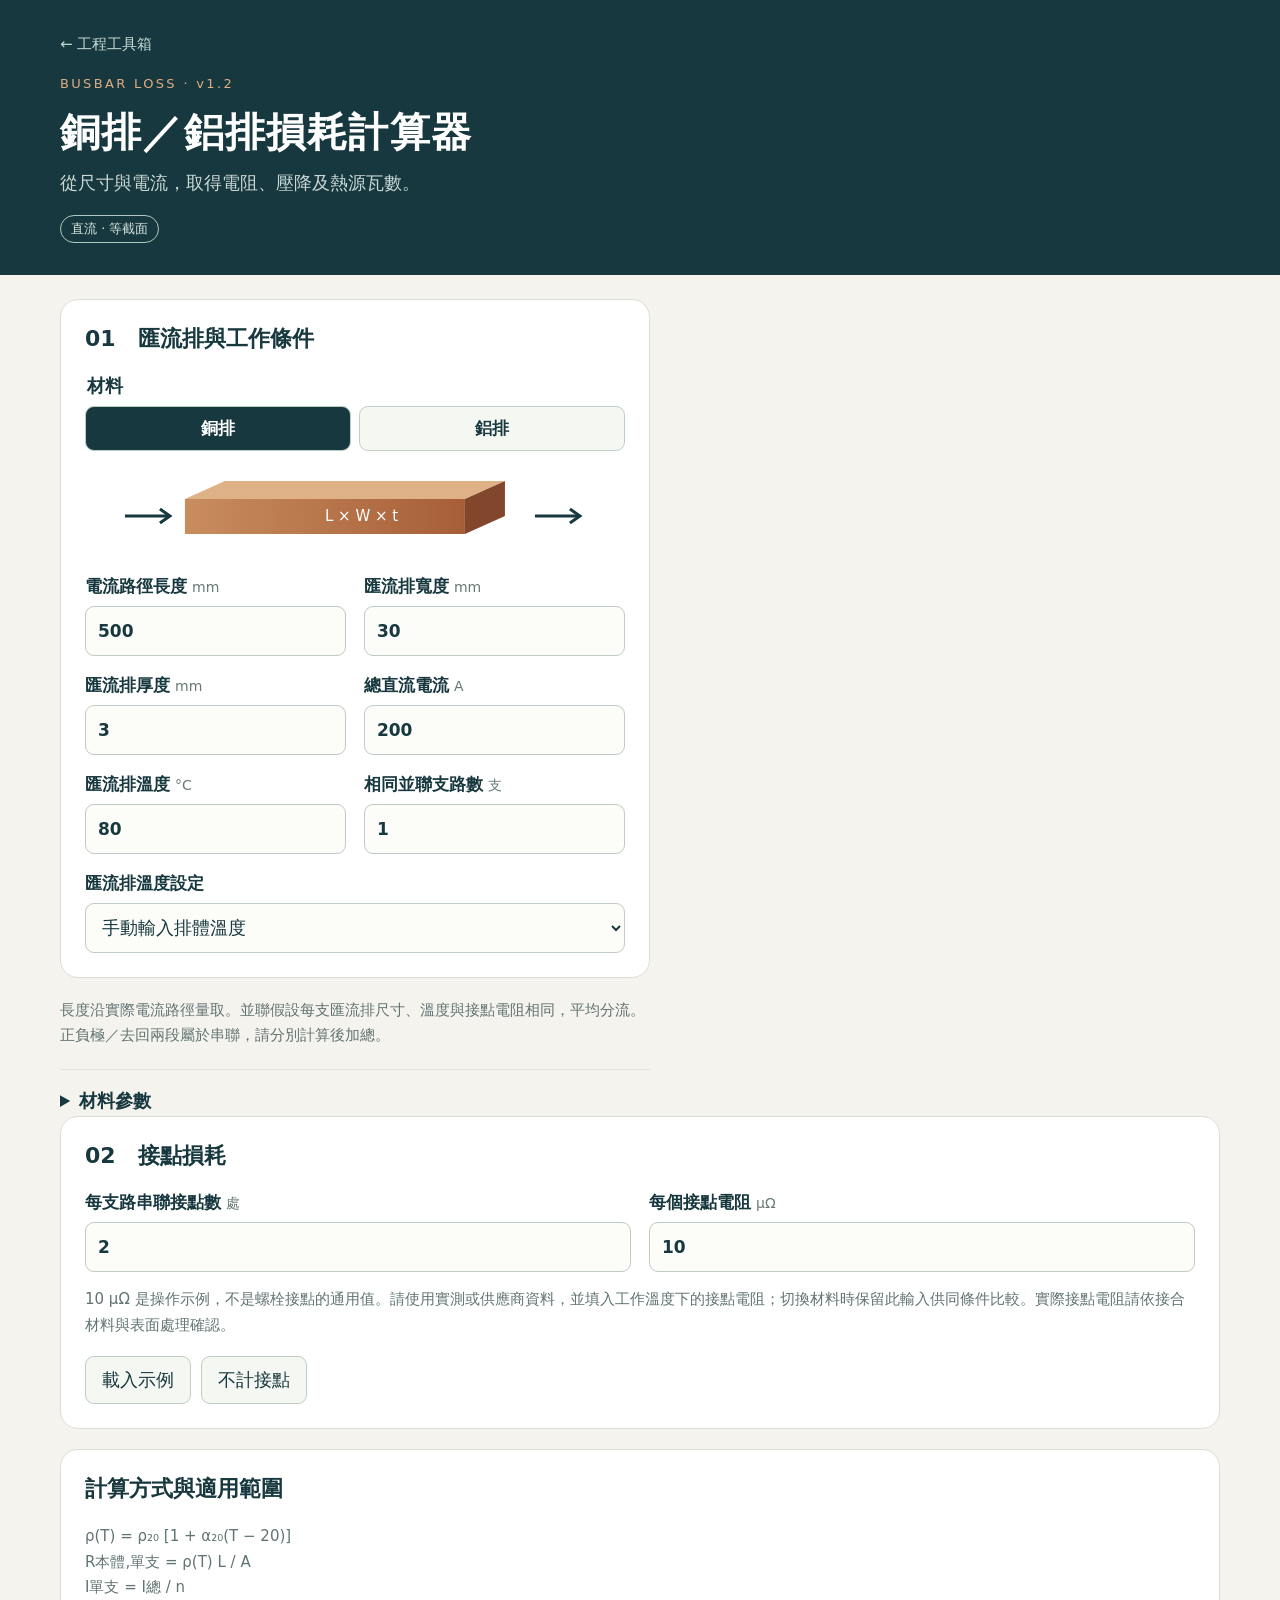
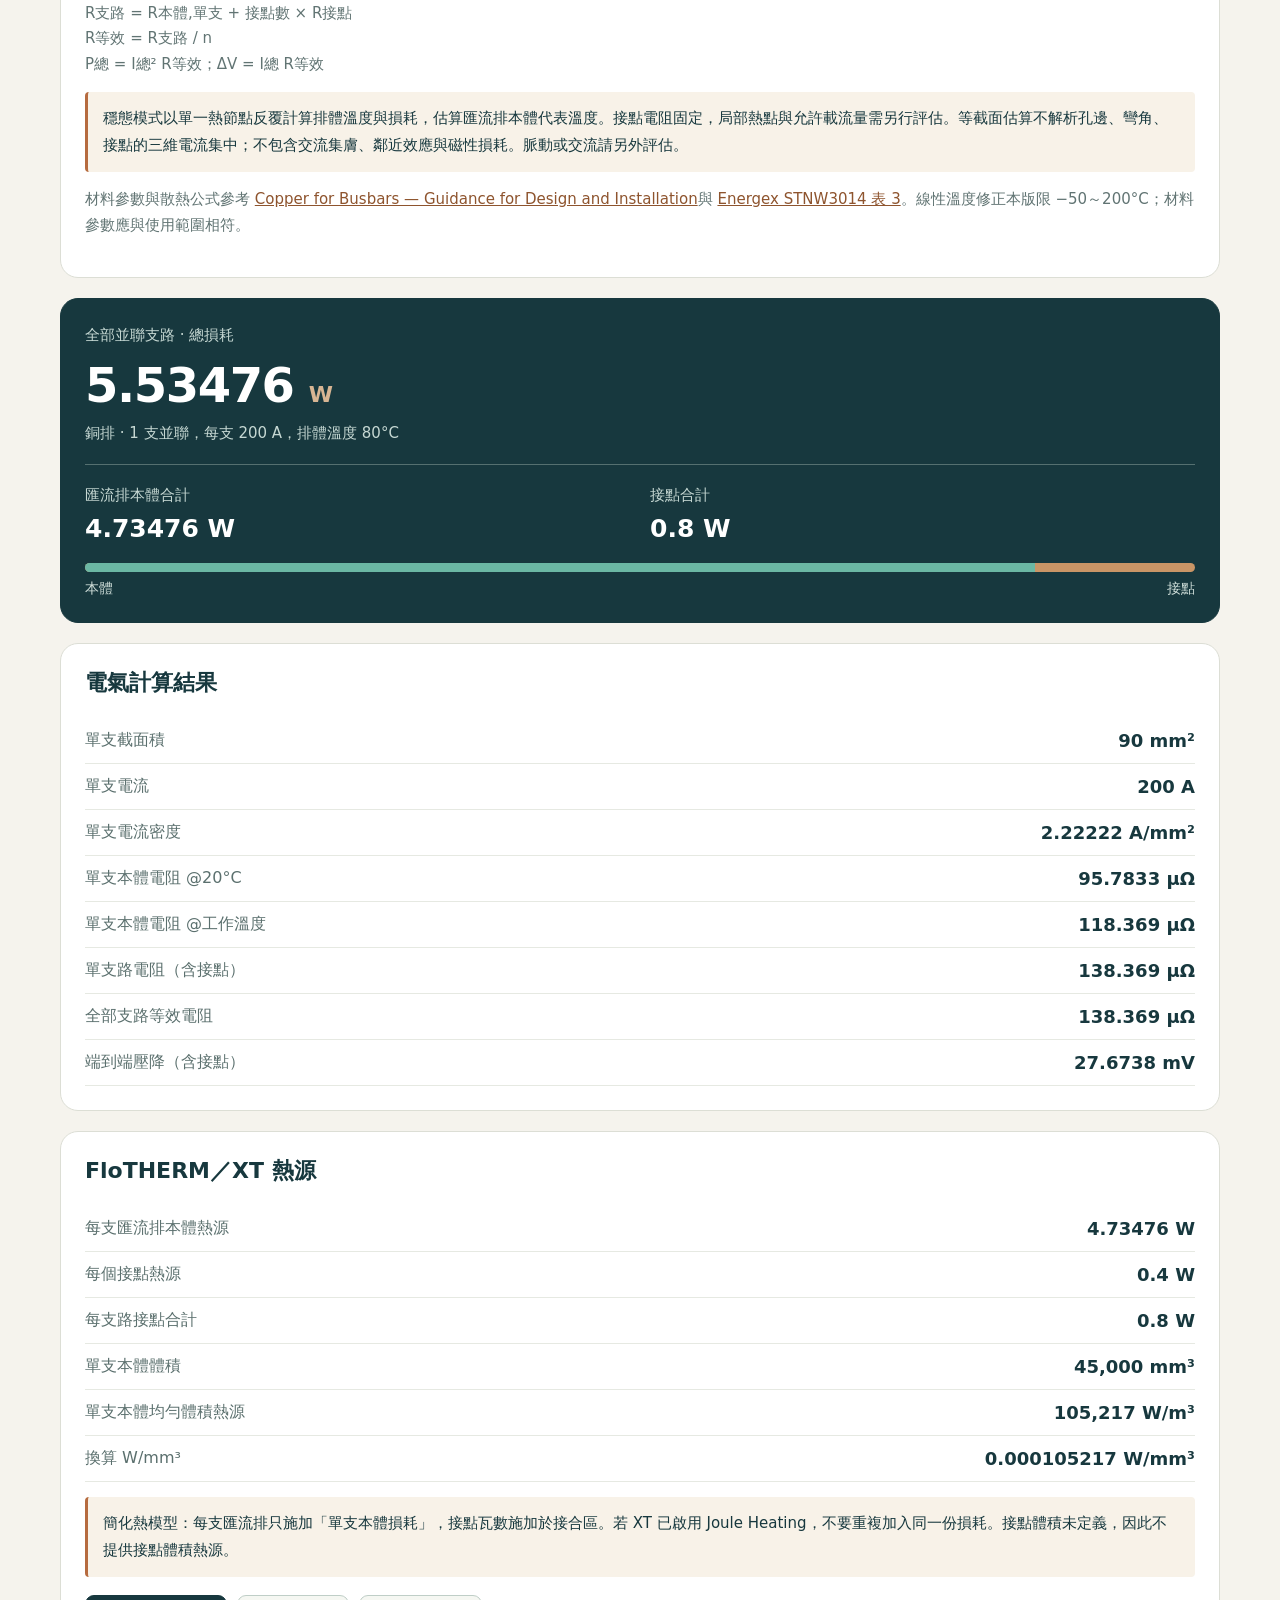
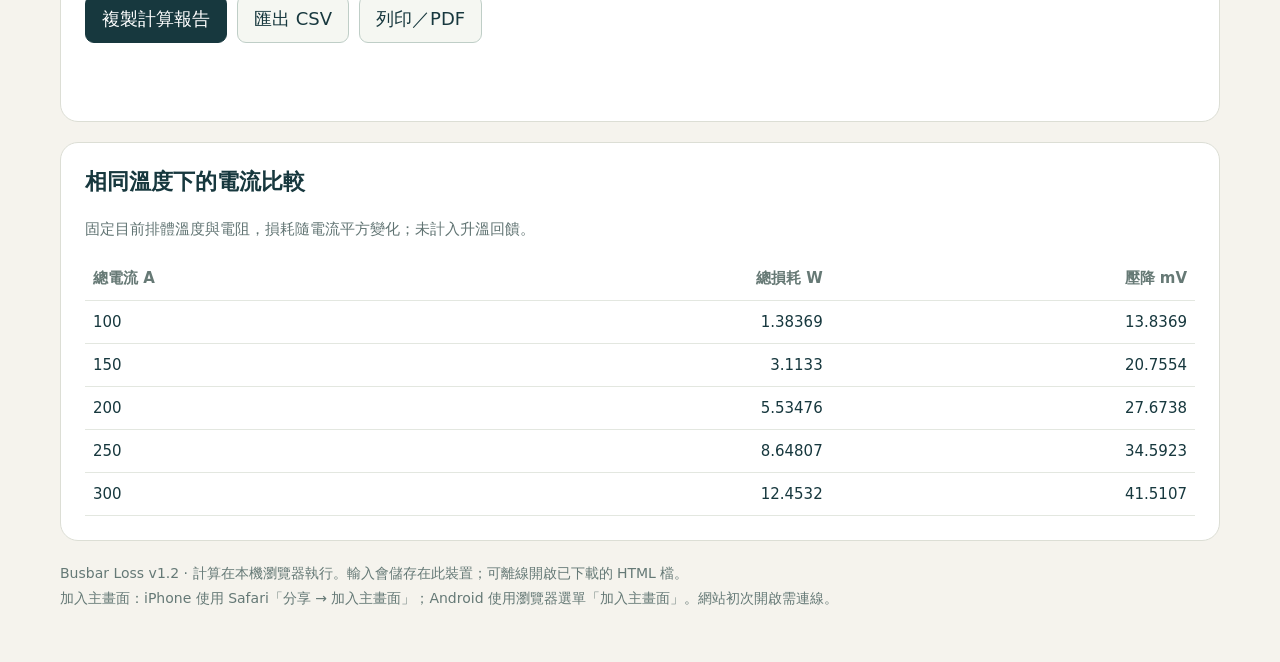
==== commit ba34b98c: "Add natural convection and aluminum to the busbar calculator" ====
--- a/busbar-loss/index.html
+++ b/busbar-loss/index.html
@@ -1,43 +1,82 @@
 <!doctype html>
-<html lang="zh-Hant"><head><meta charset="utf-8"><meta name="viewport" content="width=device-width,initial-scale=1,viewport-fit=cover"><meta name="theme-color" content="#17383e"><meta name="apple-mobile-web-app-capable" content="yes"><meta name="apple-mobile-web-app-title" content="銅排損耗"><title>銅排損耗計算器｜Busbar Loss</title>
+<html lang="zh-Hant"><head><meta charset="utf-8"><meta name="viewport" content="width=device-width,initial-scale=1,viewport-fit=cover"><meta name="theme-color" content="#17383e"><meta name="apple-mobile-web-app-capable" content="yes"><meta name="apple-mobile-web-app-title" content="匯流排損耗"><title>銅排／鋁排損耗計算器｜Busbar Loss</title>
 <style>
-:root{font-family:system-ui,-apple-system,"Microsoft JhengHei",sans-serif;color:#17383e;background:#f5f3ed;font-size:18px;--copper:#b66b3f;--line:#dcded5}*{box-sizing:border-box}body{margin:0}header{background:#17383e;color:#fff;padding:32px max(20px,calc((100vw - 1160px)/2))}header a{color:#c5dad6;font-size:15px;text-decoration:none}h1{font-size:clamp(28px,4vw,40px);margin:14px 0 8px;letter-spacing:.03em}header p{color:#c8d8d5;margin:0;line-height:1.7}.eyebrow{color:#dfad84;font-size:13px;letter-spacing:.18em;margin-top:22px}main{max-width:1200px;margin:auto;padding:24px 20px 50px}.layout{display:grid;grid-template-columns:1.08fr 1fr;gap:24px;align-items:start}.card{background:#fff;border:1px solid var(--line);border-radius:18px;padding:24px;margin-bottom:20px}h2{font-size:22px;margin:0 0 20px}h3{font-size:18px}.sub{font-size:15px;color:#617473;line-height:1.7}.fields{display:grid;grid-template-columns:1fr 1fr;gap:18px}label{display:block;font-size:17px;font-weight:600}.unit{font-size:14px;font-weight:400;color:#677875;margin-left:5px}input,button,textarea,select{font:inherit}[hidden]{display:none!important}input,select{width:100%;margin-top:8px;padding:12px;border:1px solid #bfcac6;border-radius:9px;background:#fcfcf9;color:#17383e;min-height:50px}input:focus,select:focus,button:focus-visible{outline:3px solid #d5b391;outline-offset:2px}button{cursor:pointer;border:1px solid #bfcec7;border-radius:9px;padding:11px 16px;background:#f5f7f2;color:#17383e;min-height:46px}button.primary{background:#17383e;color:white;border-color:#17383e}.actions{display:flex;gap:10px;flex-wrap:wrap;margin-top:18px}.note{background:#f8f2e8;border-left:3px solid #b66b3f;padding:13px 15px;font-size:15px;line-height:1.8;border-radius:4px}.hero{background:#17383e;color:white;border-color:#17383e}.hero .sub{color:#c6d8d3}.big{font-size:48px;font-weight:700;letter-spacing:-.03em;margin:8px 0}.big span{font-size:22px;color:#d7b593}.split{display:grid;grid-template-columns:1fr 1fr;gap:20px;border-top:1px solid #557070;padding-top:18px;margin-top:18px}.split strong{display:block;font-size:25px;margin-top:5px}.bar{display:flex;height:9px;background:#c99566;border-radius:8px;overflow:hidden;margin-top:20px}.bar i{display:block;background:#6bb8a4}.legend{display:flex;justify-content:space-between;font-size:14px;margin-top:8px;color:#d0dfda}dl{margin:0}dl>div{display:flex;justify-content:space-between;gap:12px;padding:12px 0;border-bottom:1px solid #e6e9e2}dt{color:#5b706e;font-size:16px}dd{margin:0;text-align:right;font-weight:600;font-variant-numeric:tabular-nums}details{border-top:1px solid #e2e5dd;padding-top:16px;margin-top:20px}summary{cursor:pointer;font-weight:600;line-height:1.7}table{width:100%;border-collapse:collapse;font-size:15px}td,th{text-align:right;padding:12px 8px;border-bottom:1px solid #e3e7e0}td:first-child,th:first-child{text-align:left}th{color:#667975}#error{color:#9f342c;line-height:1.7}textarea{width:100%;height:170px;padding:12px;font-size:15px}footer{color:#657976;font-size:14px;line-height:1.8}a{color:#8e542e}.badge{display:inline-block;border:1px solid #b0c9c1;border-radius:20px;padding:4px 10px;font-size:13px;color:#d9e6df;margin-top:16px}.schematic{width:100%;height:90px;display:block;margin-bottom:16px}.scroll{overflow:auto}#status{min-height:24px;color:#5d756c;font-size:15px}body.invalid .calculated{display:none}@media(max-width:800px){.layout{grid-template-columns:1fr}.card{padding:20px}main{padding:18px 14px}.big{font-size:44px}}@media(max-width:380px){.fields{grid-template-columns:1fr}}@media print{header{background:white;color:#17383e;padding:10px}header p{color:#17383e}header a,.actions,button,footer{display:none}.layout{display:block}.card{break-inside:avoid}.hero{background:white;color:#17383e}.hero .sub,.legend{color:#17383e}details{display:block}main{padding:0}}
-</style></head><body><header><a href="../">← 工程工具箱</a><div class="eyebrow">BUSBAR LOSS · v1.1</div><h1>銅排損耗計算器</h1><p>從尺寸與電流，取得電阻、壓降及熱源瓦數。</p><span class="badge">直流 · 等截面</span></header><main><div class="layout"><section>
-<div class="card"><h2>01　銅排與工作條件</h2><svg class="schematic" viewBox="0 0 480 90" role="img" aria-label="電流沿銅排長度方向流動"><defs><linearGradient id="cu"><stop stop-color="#c88d5e"/><stop offset="1" stop-color="#a75e38"/></linearGradient></defs><path d="M70 30L350 30L390 12L110 12Z" fill="#dfb186"/><path d="M70 30H350V65H70Z" fill="url(#cu)"/><path d="M350 30L390 12V47L350 65Z" fill="#82462d"/><path d="M10 47H55M420 47H465" stroke="#17383e" stroke-width="3"/><path d="M45 40L55 47L45 54M455 40L465 47L455 54" fill="none" stroke="#17383e" stroke-width="3"/><text x="210" y="52" fill="white" font-size="15">L × W × t</text></svg>
+:root{font-family:system-ui,-apple-system,"Microsoft JhengHei",sans-serif;color:#17383e;background:#f5f3ed;font-size:18px;--copper:#b66b3f;--line:#dcded5}*{box-sizing:border-box}body{margin:0}header{background:#17383e;color:#fff;padding:32px max(20px,calc((100vw - 1160px)/2))}header a{color:#c5dad6;font-size:15px;text-decoration:none}h1{font-size:clamp(28px,4vw,40px);margin:14px 0 8px;letter-spacing:.03em}header p{color:#c8d8d5;margin:0;line-height:1.7}.eyebrow{color:#dfad84;font-size:13px;letter-spacing:.18em;margin-top:22px}main{max-width:1200px;margin:auto;padding:24px 20px 50px}.layout{display:grid;grid-template-columns:1.08fr 1fr;gap:24px;align-items:start}.card{background:#fff;border:1px solid var(--line);border-radius:18px;padding:24px;margin-bottom:20px}h2{font-size:22px;margin:0 0 20px}h3{font-size:18px}.sub{font-size:15px;color:#617473;line-height:1.7}.fields{display:grid;grid-template-columns:1fr 1fr;gap:18px}label{display:block;font-size:17px;font-weight:600}.unit{font-size:14px;font-weight:400;color:#677875;margin-left:5px}input,button,textarea,select{font:inherit}[hidden]{display:none!important}input,select{width:100%;margin-top:8px;padding:12px;border:1px solid #bfcac6;border-radius:9px;background:#fcfcf9;color:#17383e;min-height:50px}input:focus,select:focus,button:focus-visible{outline:3px solid #d5b391;outline-offset:2px}button{cursor:pointer;border:1px solid #bfcec7;border-radius:9px;padding:11px 16px;background:#f5f7f2;color:#17383e;min-height:46px}button.primary{background:#17383e;color:white;border-color:#17383e}.actions{display:flex;gap:10px;flex-wrap:wrap;margin-top:18px}.note{background:#f8f2e8;border-left:3px solid #b66b3f;padding:13px 15px;font-size:15px;line-height:1.8;border-radius:4px}.hero{background:#17383e;color:white;border-color:#17383e}.hero .sub{color:#c6d8d3}.big{font-size:48px;font-weight:700;letter-spacing:-.03em;margin:8px 0}.big span{font-size:22px;color:#d7b593}.split{display:grid;grid-template-columns:1fr 1fr;gap:20px;border-top:1px solid #557070;padding-top:18px;margin-top:18px}.split strong{display:block;font-size:25px;margin-top:5px}.bar{display:flex;height:9px;background:#c99566;border-radius:8px;overflow:hidden;margin-top:20px}.bar i{display:block;background:#6bb8a4}.legend{display:flex;justify-content:space-between;font-size:14px;margin-top:8px;color:#d0dfda}dl{margin:0}dl>div{display:flex;justify-content:space-between;gap:12px;padding:12px 0;border-bottom:1px solid #e6e9e2}dt{color:#5b706e;font-size:16px}dd{margin:0;text-align:right;font-weight:600;font-variant-numeric:tabular-nums}details{border-top:1px solid #e2e5dd;padding-top:16px;margin-top:20px}summary{cursor:pointer;font-weight:600;line-height:1.7}table{width:100%;border-collapse:collapse;font-size:15px}td,th{text-align:right;padding:12px 8px;border-bottom:1px solid #e3e7e0}td:first-child,th:first-child{text-align:left}th{color:#667975}#error{color:#9f342c;line-height:1.7}textarea{width:100%;height:170px;padding:12px;font-size:15px}footer{color:#657976;font-size:14px;line-height:1.8}a{color:#8e542e}.material-options{display:flex;gap:8px;border:0;padding:0;margin:0 0 18px}.material-options legend{margin-bottom:8px;font-weight:600}.material-options label{position:relative;flex:1}.material-options span{display:block;text-align:center;padding:10px;border:1px solid #bfcec7;border-radius:9px;background:#f5f7f2}.material-options input{position:absolute;inset:0;width:100%;height:100%;margin:0;opacity:0;cursor:pointer}.material-options input:checked+span{background:#17383e;color:white}.material-options input:focus-visible+span{outline:3px solid #b66b3f}.orientation-preview{display:flex;align-items:center;gap:16px;min-height:80px;margin-top:8px}.bar-preview{display:block;flex:none;width:74px;height:70px;position:relative}.bar-preview::before{content:"";position:absolute;inset:25px 3px;background:#b66b3f;box-shadow:0 4px #875035;transform:skewX(-25deg)}.bar-preview[data-orientation=edge]::before{inset:19px 4px;transform:skewY(-10deg);box-shadow:4px 2px #875035}.bar-preview[data-orientation=upright]::before{inset:4px 24px;transform:skewY(-10deg);box-shadow:4px 2px #875035}.check-label{display:flex;align-items:center;gap:10px}.check-label input{width:20px;min-height:20px;margin:0;flex:none}.badge{display:inline-block;border:1px solid #b0c9c1;border-radius:20px;padding:4px 10px;font-size:13px;color:#d9e6df;margin-top:16px}.schematic{width:100%;height:90px;display:block;margin-bottom:16px}.scroll{overflow:auto}#status{min-height:24px;color:#5d756c;font-size:15px}body.invalid .calculated{display:none}@media(max-width:800px){.layout{grid-template-columns:1fr}.card{padding:20px}main{padding:18px 14px}.big{font-size:44px}}@media(max-width:380px){.fields{grid-template-columns:1fr}}@media print{header{background:white;color:#17383e;padding:10px}header p{color:#17383e}header a,.actions,button,footer{display:none}.layout{display:block}.card{break-inside:avoid}.hero{background:white;color:#17383e}.hero .sub,.legend{color:#17383e}details{display:block}main{padding:0}}
+</style></head><body><header><a href="../">← 工程工具箱</a><div class="eyebrow">BUSBAR LOSS · v1.2</div><h1>銅排／鋁排損耗計算器</h1><p>從尺寸與電流，取得電阻、壓降及熱源瓦數。</p><span class="badge">直流 · 等截面</span></header><main><div class="layout"><section>
+<div class="card"><h2>01　匯流排與工作條件</h2>
+<fieldset class="material-options"><legend>材料</legend>
+<label><input id="material-copper" name="material" type="radio" value="copper" checked><span>銅排</span></label>
+<label><input id="material-aluminum" name="material" type="radio" value="aluminum"><span>鋁排</span></label>
+</fieldset><svg class="schematic" viewBox="0 0 480 90" role="img" aria-label="電流沿匯流排長度方向流動"><defs><linearGradient id="cu"><stop stop-color="#c88d5e"/><stop offset="1" stop-color="#a75e38"/></linearGradient></defs><path d="M70 30L350 30L390 12L110 12Z" fill="#dfb186"/><path d="M70 30H350V65H70Z" fill="url(#cu)"/><path d="M350 30L390 12V47L350 65Z" fill="#82462d"/><path d="M10 47H55M420 47H465" stroke="#17383e" stroke-width="3"/><path d="M45 40L55 47L45 54M455 40L465 47L455 54" fill="none" stroke="#17383e" stroke-width="3"/><text x="210" y="52" fill="white" font-size="15">L × W × t</text></svg>
 <div class="fields">
 <label>電流路徑長度<span class="unit">mm</span><input id="length" type="number" min="0.001" step="any" value="500"></label>
-<label>銅排寬度<span class="unit">mm</span><input id="width" type="number" min="0.001" step="any" value="30"></label>
-<label>銅排厚度<span class="unit">mm</span><input id="thickness" type="number" min="0.001" step="any" value="3"></label>
+<label>匯流排寬度<span class="unit">mm</span><input id="width" type="number" min="0.001" step="any" value="30"></label>
+<label>匯流排厚度<span class="unit">mm</span><input id="thickness" type="number" min="0.001" step="any" value="3"></label>
 <label>總直流電流<span class="unit">A</span><input id="current" type="number" min="0" step="any" value="200"></label>
-<label id="manual-temp">銅排溫度<span class="unit">°C</span><input id="temp" type="number" min="-50" max="200" step="any" value="80"></label>
+<label id="manual-temp">匯流排溫度<span class="unit">°C</span><input id="temp" type="number" min="-50" max="200" step="any" value="80"></label>
 <label>相同並聯支路數<span class="unit">支</span><input id="parallel" type="number" min="1" max="10000" step="1" value="1"></label>
 </div>
 <div style="margin-top:18px">
-<label for="temperature-mode">銅排溫度設定</label>
-<select id="temperature-mode"><option value="manual">手動輸入銅溫</option><option value="steady">自動估算穩態銅溫</option></select>
+<label for="temperature-mode">匯流排溫度設定</label>
+<select id="temperature-mode"><option value="manual">手動輸入排體溫度</option><option value="steady">自動估算穩態排體溫度</option></select>
 <div id="steady-inputs" style="margin-top:18px" hidden>
 <div class="fields">
 <label>參考溫度<span class="unit">°C</span><input id="reference-temp" type="number" min="-50" max="200" step="any" value="45"></label>
+<label>散熱方式<select id="cooling"><option value="resistance">自訂等效熱阻</option><option value="natural">無風／自然對流</option></select></label>
+</div>
+<div id="resistance-inputs" style="margin-top:18px">
 <label>單支路等效熱阻<span class="unit">K/W</span><input id="thermal-resistance" type="number" min="0" step="any" placeholder="依實測或 XT 結果填入"></label>
 </div>
-<p class="sub">參考溫度可用銅排附近的空氣溫度。熱阻以單支銅排與該支路接點的總發熱為基準，請使用相同安裝與冷卻條件下的實測或 XT 結果。</p>
+<p class="sub">參考溫度可用匯流排附近的空氣溫度。熱阻以單支匯流排與該支路接點的總發熱為基準，請使用相同安裝與冷卻條件下的實測或 XT 結果。</p>
+</div>
+<div id="natural-inputs" style="margin-top:18px" hidden>
+<label>匯流排擺法<select id="orientation"><option value="flat">平放（大面水平）</option><option value="edge">立放（大面垂直，長度水平）</option><option value="upright">豎直（長度方向垂直）</option></select></label>
+<div class="orientation-preview"><span id="orientation-preview" class="bar-preview" aria-hidden="true"></span><span class="sub" id="orientation-note"></span></div>
+<p class="sub">填匯流排附近的空氣溫度。此模式按單支裸露矩形排的四個長面估算，適用於空氣可自由循環的配置。端面與端子導熱未計入。緊鄰箱壁、密排或端子導熱顯著時，使用裝配實測或 XT 得到的等效熱阻。</p>
+<details><summary>表面輻射</summary>
+<p><label class="check-label"><input id="radiation" type="checkbox">計入表面輻射</label></p>
+<div id="radiation-inputs" hidden>
+<label>表面狀態<select id="surface"><option value="bright">裸亮金屬</option><option value="oxidized">氧化表面</option><option value="custom">自訂放射率</option></select></label>
+<p class="sub" id="surface-note"></p>
+<div class="fields">
+<label id="emissivity-input">放射率<input id="emissivity" type="number" min="0" max="1" step="any" value="0.1"></label>
+<label>周圍表面溫度<span class="unit">°C</span><input id="surroundings" type="number" min="-50" max="200" step="any" placeholder="預設同參考溫度"></label>
+</div>
+</div>
+</details>
+</div>
 </div></div>
-<p class="sub">長度沿實際電流路徑量取。並聯假設每支銅排尺寸、溫度與接點電阻相同，平均分流。正負極／去回兩段屬於串聯，請分別計算後加總。</p>
-<details><summary>材料參數</summary><div class="fields" style="margin-top:14px"><label>20°C 電阻率<span class="unit">Ω·mm²/m</span><input id="rho" type="number" min="0.000001" step="any" value="0.017241"></label><label>20°C 溫度係數<span class="unit">1/°C</span><input id="alpha" type="number" min="0" step="any" value="0.00393"></label></div><p class="sub">預設為 100% IACS 退火銅的參考值；實際材料請依供應商資料修正。此處 0.017241 Ω·mm²/m = 1.7241 × 10⁻⁸ Ω·m。</p></details></div>
-<div class="card"><h2>02　接點損耗</h2><div class="fields"><label>每支路串聯接點數<span class="unit">處</span><input id="joints" type="number" min="0" max="10000" step="1" value="2"></label><label>每個接點電阻<span class="unit">μΩ</span><input id="contact" type="number" min="0" step="any" value="10"></label></div><p class="sub">10 μΩ 是操作示例，不是螺栓接點的通用值。請使用實測或供應商資料，並填入工作溫度下的接點電阻；不會套用銅的溫度係數。</p><div class="actions"><button id="example">載入示例</button><button id="zero">不計接點</button></div></div>
-<div class="card"><h2>計算方式與適用範圍</h2><p class="sub">ρ(T) = ρ₂₀ [1 + α₂₀(T − 20)]<br>R銅,單支 = ρ(T) L / A<br>I單支 = I總 / n<br>R支路 = R銅,單支 + 接點數 × R接點<br>R等效 = R支路 / n<br>P總 = I總² R等效；ΔV = I總 R等效</p><div class="note">穩態模式以單一熱節點反覆計算銅溫與損耗，估算銅排本體代表溫度。接點電阻固定，局部熱點與允許載流量需另行評估。等截面估算不解析孔邊、彎角、接點的三維電流集中；不包含交流集膚、鄰近效應與磁性損耗。脈動或交流請另外評估。</div><p class="sub">材料與電阻公式參考：<a href="https://kupfer.de/wp-content/uploads/2019/11/Copper-for-Busbars.pdf" target="_blank" rel="noopener">Copper for Busbars — Guidance for Design and Installation</a>。線性溫度修正本版限 −50～200°C；材料參數應與使用範圍相符。</p></div></section><section>
+<p class="sub">長度沿實際電流路徑量取。並聯假設每支匯流排尺寸、溫度與接點電阻相同，平均分流。正負極／去回兩段屬於串聯，請分別計算後加總。</p>
+<details><summary>材料參數</summary><div class="fields" style="margin-top:14px"><label>20°C 電阻率<span class="unit">Ω·mm²/m</span><input id="rho" type="number" min="0.000001" step="any" value="0.017241"></label><label>20°C 溫度係數<span class="unit">1/°C</span><input id="alpha" type="number" min="0" step="any" value="0.00393"></label></div><p class="sub" id="material-note">預設為 100% IACS 退火銅的參考值。實際材料請依供應商資料修正。</p></details></div>
+<div class="card"><h2>02　接點損耗</h2><div class="fields"><label>每支路串聯接點數<span class="unit">處</span><input id="joints" type="number" min="0" max="10000" step="1" value="2"></label><label>每個接點電阻<span class="unit">μΩ</span><input id="contact" type="number" min="0" step="any" value="10"></label></div><p class="sub">10 μΩ 是操作示例，不是螺栓接點的通用值。請使用實測或供應商資料，並填入工作溫度下的接點電阻；切換材料時保留此輸入供同條件比較。實際接點電阻請依接合材料與表面處理確認。</p><div class="actions"><button id="example">載入示例</button><button id="zero">不計接點</button></div></div>
+<div class="card"><h2>計算方式與適用範圍</h2><p class="sub">ρ(T) = ρ₂₀ [1 + α₂₀(T − 20)]<br>R本體,單支 = ρ(T) L / A<br>I單支 = I總 / n<br>R支路 = R本體,單支 + 接點數 × R接點<br>R等效 = R支路 / n<br>P總 = I總² R等效；ΔV = I總 R等效</p><div class="note">穩態模式以單一熱節點反覆計算排體溫度與損耗，估算匯流排本體代表溫度。接點電阻固定，局部熱點與允許載流量需另行評估。等截面估算不解析孔邊、彎角、接點的三維電流集中；不包含交流集膚、鄰近效應與磁性損耗。脈動或交流請另外評估。</div><p class="sub">材料參數與散熱公式參考 <a href="https://kupfer.de/wp-content/uploads/2019/11/Copper-for-Busbars.pdf" target="_blank" rel="noopener">Copper for Busbars — Guidance for Design and Installation</a>與 <a href="https://swp.energex.com.au/upload/technical_documents/20250213_065809_4912989.pdf" target="_blank" rel="noopener">Energex STNW3014 表 3</a>。線性溫度修正本版限 −50～200°C；材料參數應與使用範圍相符。</p></div></section><section>
 <p id="error" role="alert"></p>
-<div class="calculated"><div class="card hero"><div class="sub">全部並聯支路 · 總損耗</div><div class="big" id="total"></div><div class="sub" id="context"></div><div class="split"><div><span class="sub">銅排本體合計</span><strong id="bodyloss"></strong></div><div><span class="sub">接點合計</span><strong id="jointloss"></strong></div></div><div class="bar"><i id="fraction"></i></div><div class="legend"><span>本體</span><span>接點</span></div></div>
+<div class="calculated"><div class="card hero"><div class="sub">全部並聯支路 · 總損耗</div><div class="big" id="total"></div><div class="sub" id="context"></div><div class="split"><div><span class="sub">匯流排本體合計</span><strong id="bodyloss"></strong></div><div><span class="sub">接點合計</span><strong id="jointloss"></strong></div></div><div class="bar"><i id="fraction"></i></div><div class="legend"><span>本體</span><span>接點</span></div></div>
 <div class="card" id="steady-result" hidden><h2>穩態溫度估算</h2><dl id="steady-summary"></dl></div>
 <div class="card"><h2>電氣計算結果</h2><dl id="electrical"></dl></div>
-<div class="card"><h2>FloTHERM／XT 熱源</h2><dl id="thermal"></dl><p class="note">簡化熱模型：每支銅排只施加「單支本體損耗」，接點瓦數施加於接合區。若 XT 已啟用 Joule Heating，不要重複加入同一份損耗。接點體積未定義，因此不提供接點體積熱源。</p><div class="actions"><button class="primary" id="copy">複製計算報告</button><button id="csv">匯出 CSV</button><button id="print">列印／PDF</button></div><p id="status" role="status"></p><textarea id="fallback" hidden aria-label="計算報告，請全選複製" readonly></textarea></div>
-<div class="card"><h2>相同溫度下的電流比較</h2><p class="sub">固定目前銅溫與電阻，損耗隨電流平方變化；未計入升溫回饋。</p><div class="scroll"><table><thead><tr><th>總電流 A</th><th>總損耗 W</th><th>壓降 mV</th></tr></thead><tbody id="sweep"></tbody></table></div></div></div>
-</section></div><footer>Busbar Loss v1.1 · 計算在本機瀏覽器執行。輸入會儲存在此裝置；可離線開啟已下載的 HTML 檔。<br>加入主畫面：iPhone 使用 Safari「分享 → 加入主畫面」；Android 使用瀏覽器選單「加入主畫面」。網站初次開啟需連線。</footer></main>
+<div class="card"><h2>FloTHERM／XT 熱源</h2><dl id="thermal"></dl><p class="note">簡化熱模型：每支匯流排只施加「單支本體損耗」，接點瓦數施加於接合區。若 XT 已啟用 Joule Heating，不要重複加入同一份損耗。接點體積未定義，因此不提供接點體積熱源。</p><div class="actions"><button class="primary" id="copy">複製計算報告</button><button id="csv">匯出 CSV</button><button id="print">列印／PDF</button></div><p id="status" role="status"></p><textarea id="fallback" hidden aria-label="計算報告，請全選複製" readonly></textarea></div>
+<div class="card"><h2>相同溫度下的電流比較</h2><p class="sub">固定目前排體溫度與電阻，損耗隨電流平方變化；未計入升溫回饋。</p><div class="scroll"><table><thead><tr><th>總電流 A</th><th>總損耗 W</th><th>壓降 mV</th></tr></thead><tbody id="sweep"></tbody></table></div></div></div>
+</section></div><footer>Busbar Loss v1.2 · 計算在本機瀏覽器執行。輸入會儲存在此裝置；可離線開啟已下載的 HTML 檔。<br>加入主畫面：iPhone 使用 Safari「分享 → 加入主畫面」；Android 使用瀏覽器選單「加入主畫面」。網站初次開啟需連線。</footer></main>
 <script>
 'use strict';
 const ids=['length','width','thickness','current','temp','parallel','rho','alpha','joints','contact'];
 const defaults={length:500,width:30,thickness:3,current:200,temp:80,parallel:1,rho:0.017241,alpha:0.00393,joints:2,contact:10};
 const $=id=>document.getElementById(id);
+const materials={
+ copper:{name:'銅排',grade:'100% IACS 退火銅',rho:defaults.rho,alpha:defaults.alpha,bright:0.1,oxidized:0.3},
+ aluminum:{name:'鋁排',grade:'1350 導電鋁',rho:0.0283,alpha:0.00403,bright:0.05,oxidized:0.2}
+};
+const orientations={
+ flat:{label:'平放',note:'大面水平，長度方向水平。'},
+ edge:{label:'立放',note:'大面垂直，長度方向水平。'},
+ upright:{label:'豎直',note:'長度方向垂直。'}
+};
+const extraFields={
+ 'reference-temp':'reference','thermal-resistance':'thermalResistance',
+ emissivity:'emissivity',surroundings:'surroundings'
+};
+let material='copper';
+const materialInputs={};
 const temperatureMin=-50,temperatureMax=200;
 const temperatureTolerance=0.1;
 const maximumIterations=1000;
@@ -45,7 +84,7 @@
  for(const k of ids)if(!Number.isFinite(v[k]))throw Error('請填寫所有數值欄位。');
  for(const k of ['length','width','thickness','rho'])if(v[k]<=0)throw Error('長度、寬度、厚度與電阻率必須大於 0。');
  for(const k of ['current','alpha','contact'])if(v[k]<0)throw Error('電流、溫度係數及接點電阻不能為負值。');
- if(v.temp < temperatureMin || v.temp > temperatureMax)throw Error('本版銅排溫度範圍為 −50～200°C。');
+ if(v.temp < temperatureMin || v.temp > temperatureMax)throw Error('本版匯流排溫度範圍為 −50～200°C。');
  if(!Number.isInteger(v.parallel)||v.parallel<1||v.parallel>10000)throw Error('並聯支路數必須是 1～10000 的整數。');
  if(!Number.isInteger(v.joints)||v.joints<0||v.joints>10000)throw Error('接點數必須是 0～10000 的整數。');
  const area=v.width*v.thickness,rhoT=v.rho*(1+v.alpha*(v.temp-20));
@@ -68,7 +107,7 @@
  const initialRise=thermalResistance*(initial.pbody+initial.pjoint);
  if(feedback>=1)throw Error('此電流與熱阻下，模型沒有可收斂的穩態溫度。');
  if(initialRise>(temperatureMax-reference)*(1-feedback)){
-  throw Error('估算穩態溫度超過 200°C，已超出工具的銅電阻率模型範圍。');
+  throw Error('估算穩態溫度超過 200°C，已超出工具的電阻率模型範圍。');
  }
 
  let temperature=reference;
@@ -85,6 +124,53 @@
  }
  throw Error('穩態溫度在 1,000 輪內未收斂。請檢查電流與等效熱阻。');
 }
+function solveNaturalTemperature(inputs,reference,orientation,radiation){
+ if(!Number.isFinite(reference)||reference<temperatureMin||reference>temperatureMax){
+  throw Error('請輸入 −50～200°C 的參考溫度。');
+ }
+ if(!Number.isFinite(radiation.emissivity)||radiation.emissivity<0||radiation.emissivity>1){
+  throw Error('請輸入 0～1 的表面放射率。');
+ }
+ if(!Number.isFinite(radiation.surroundings)||radiation.surroundings<temperatureMin||radiation.surroundings>temperatureMax){
+  throw Error('請輸入 −50～200°C 的周圍表面溫度。');
+ }
+ const {length,width,thickness}=inputs;
+ const lower=radiation.emissivity>0?Math.min(reference,radiation.surroundings):reference;
+ calculate({...inputs,temp:lower});
+ const wideArea=2*length*width*1e-6;
+ const edgeArea=2*length*thickness*1e-6;
+ // Copper for Busbars §2.2.1.1 uses millimetres for the characteristic dimension.
+ const wideFactor=(orientation==='flat'?5.92:7.66)/(orientation==='upright'?length:width)**0.25;
+ const edgeFactor=(orientation==='edge'?5.92:7.66)/(orientation==='upright'?length:thickness)**0.25;
+ const convectionFactor=wideArea*wideFactor+edgeArea*edgeFactor;
+ const radiationFactor=radiation.emissivity*5.670374419e-8*(wideArea+edgeArea);
+ function balance(temperature){
+  const result=calculate({...inputs,temp:temperature});
+  const rise=temperature-reference;
+  const convection=convectionFactor*Math.sign(rise)*Math.abs(rise)**1.25;
+  const radiationLoss=radiationFactor*((temperature+273.15)**4-(radiation.surroundings+273.15)**4);
+  const power=result.pbody+result.pjoint;
+  const residual=convection+radiationLoss-power;
+  if(!Number.isFinite(residual))throw Error('散熱量超出可計算範圍，請檢查輸入。');
+  return {temperature,result,reference,convection,radiationLoss,power,residual};
+ }
+ let low=lower;
+ let high=temperatureMax;
+ let point=balance(low);
+ if(point.residual===0)return {...point,iteration:0,thermalResistance:null};
+ if(balance(high).residual<0)throw Error('在 200°C 內找不到熱平衡，請檢查電流與散熱條件。');
+ let iteration=0;
+ while(high-low>0.001){
+  point=balance((low+high)/2);
+  if(point.residual<0)low=point.temperature;
+  else high=point.temperature;
+  iteration++;
+ }
+ point=balance((low+high)/2);
+ const rise=point.temperature-reference;
+ const thermalResistance=rise>0&&point.power>0?rise/point.power:null;
+ return {...point,iteration,thermalResistance};
+}
 function fmt(x){return x===0?'0':Math.abs(x)<0.0001||Math.abs(x)>=1e7?x.toExponential(4):new Intl.NumberFormat('en-US',{maximumSignificantDigits:6}).format(x);}
 function rows(id,data){$(id).replaceChildren(...data.map(([k,v])=>{const d=document.createElement('div'),a=document.createElement('dt'),b=document.createElement('dd');a.textContent=k;b.textContent=v;d.append(a,b);return d;}));}
 let last=null;
@@ -92,33 +178,63 @@
  $('status').textContent='';$('fallback').hidden=true;
  const mode=$('temperature-mode').value;
  const estimate=mode==='steady';
+ const cooling=$('cooling').value;
+ const natural=cooling==='natural';
+ const orientation=$('orientation').value;
+ const surface=$('surface').value;
+ const radiating=$('radiation').checked;
+ const preset=materials[material];
+ const emissivity=surface==='custom'?$('emissivity').valueAsNumber:preset[surface];
+ $('material-note').textContent='預設為 '+preset.grade+' 的參考值。實際材料請依供應商資料修正。';
+ $('resistance-inputs').hidden=natural;
+ $('natural-inputs').hidden=!natural;
+ $('radiation-inputs').hidden=!radiating;
+ $('emissivity-input').hidden=surface!=='custom';
+ $('surface-note').textContent=surface==='custom'?'請依實際表面狀態填入放射率。':'估算用放射率 '+emissivity+'，可依表面處理改用自訂值。以面向大面積周圍表面近似。';
+ $('orientation-preview').dataset.orientation=orientation;
+ $('orientation-note').textContent=orientations[orientation].note;
  $('manual-temp').hidden=estimate;
  $('steady-inputs').hidden=!estimate;
  $('steady-result').hidden=true;
  const inputs=Object.fromEntries(ids.map(k=>[k,$(k).valueAsNumber]));
  const reference=$('reference-temp').valueAsNumber;
  const thermalResistance=$('thermal-resistance').valueAsNumber;
+ const surroundings=$('surroundings').value===''?reference:$('surroundings').valueAsNumber;
+ const radiation={emissivity:radiating?emissivity:0,surroundings:radiating?surroundings:reference};
+ materialInputs[material]={rho:inputs.rho,alpha:inputs.alpha,emissivity:$('emissivity').valueAsNumber};
  try{
-  localStorage.setItem('busbar-loss-v1',JSON.stringify({...inputs,mode,reference,thermalResistance}));
+  localStorage.setItem('busbar-loss-v1',JSON.stringify({
+   ...inputs,mode,reference,thermalResistance,material,materialInputs,cooling,orientation,surface,radiating,
+   emissivity:$('emissivity').valueAsNumber,surroundings:$('surroundings').valueAsNumber
+  }));
  }catch{}
  try{
- const steady=estimate?solveSteadyTemperature(inputs,reference,thermalResistance):null;
+ let steady=null;
+ if(estimate){
+  steady=natural?solveNaturalTemperature(inputs,reference,orientation,radiation)
+   :solveSteadyTemperature(inputs,reference,thermalResistance);
+ }
  const v=steady?{...inputs,temp:steady.temperature}:inputs;
  const r=steady?steady.result:calculate(v);
- last={v,r,steady};document.body.classList.remove('invalid');$('error').textContent='';
+ last={v,r,steady,material,orientation,radiation,radiating,natural};document.body.classList.remove('invalid');$('error').textContent='';
  $('total').innerHTML=fmt(r.total)+' <span>W</span>';
  $('bodyloss').textContent=fmt(r.bodytotal)+' W';$('jointloss').textContent=fmt(r.jointtotal)+' W';
- $('context').textContent=v.parallel+' 支並聯，每支 '+fmt(r.ib)+' A，銅溫 '+fmt(v.temp)+'°C';
+ $('context').textContent=preset.name+' · '+v.parallel+' 支並聯，每支 '+fmt(r.ib)+' A，排體溫度 '+fmt(v.temp)+'°C';
  $('fraction').style.width=(r.total?100*r.bodytotal/r.total:0)+'%';
  rows('electrical',[['單支截面積',fmt(r.area)+' mm²'],['單支電流',fmt(r.ib)+' A'],['單支電流密度',fmt(r.j)+' A/mm²'],['單支本體電阻 @20°C',fmt(r.r20*1e6)+' μΩ'],['單支本體電阻 @工作溫度',fmt(r.rbody*1e6)+' μΩ'],['單支路電阻（含接點）',fmt(r.rbranch*1e6)+' μΩ'],['全部支路等效電阻',fmt(r.req*1e6)+' μΩ'],['端到端壓降（含接點）',fmt(r.drop*1e3)+' mV']]);
- rows('thermal',[['每支銅排本體熱源',fmt(r.pbody)+' W'],['每個接點熱源',v.joints?fmt(r.pcontact)+' W':'未設定接點'],['每支路接點合計',fmt(r.pjoint)+' W'],['單支本體體積',fmt(r.volume*1e9)+' mm³'],['單支本體均勻體積熱源',fmt(r.qv)+' W/m³'],['換算 W/mm³',fmt(r.qv/1e9)+' W/mm³']]);
+ rows('thermal',[['每支匯流排本體熱源',fmt(r.pbody)+' W'],['每個接點熱源',v.joints?fmt(r.pcontact)+' W':'未設定接點'],['每支路接點合計',fmt(r.pjoint)+' W'],['單支本體體積',fmt(r.volume*1e9)+' mm³'],['單支本體均勻體積熱源',fmt(r.qv)+' W/m³'],['換算 W/mm³',fmt(r.qv/1e9)+' W/mm³']]);
  $('sweep').replaceChildren(...[.5,.75,1,1.25,1.5].map(m=>{const tr=document.createElement('tr');[v.current*m,r.total*m*m,r.drop*m*1e3].forEach(x=>{const td=document.createElement('td');td.textContent=fmt(x);tr.append(td)});return tr}));
  if(steady){
   rows('steady-summary',[
-   ['銅排穩態溫度（估算）',steady.temperature.toFixed(1)+' °C'],
+   ['匯流排穩態溫度（估算）',steady.temperature.toFixed(1)+' °C'],
    ['相對參考溫度的溫升',(steady.temperature-steady.reference).toFixed(1)+' °C'],
    ['單支路總發熱（含接點）',fmt(r.pbody+r.pjoint)+' W'],
-   ['收斂迭代',steady.iteration+' 輪']
+   ['收斂迭代',steady.iteration+' 輪'],
+   ...(natural?[
+    ['自然對流散熱',fmt(steady.convection)+' W'],
+    ['表面輻射散熱',fmt(steady.radiationLoss)+' W'],
+    ['等效熱阻（相對空氣）',steady.thermalResistance===null?'—':fmt(steady.thermalResistance)+' K/W']
+   ]:[])
   ]);
   $('steady-result').hidden=false;
  }
@@ -126,23 +242,50 @@
 }
 function report(){
  if(!last)return '';
- const {v,r,steady}=last;
+ const {v,r,steady,material,orientation,radiation,radiating,natural}=last;
  const temperatureReport=steady?[
   '溫度模式：單一熱節點穩態估算',
   '參考溫度 °C: '+steady.reference,
-  '單支路等效熱阻 K/W: '+steady.thermalResistance,
+  '單支路等效熱阻 K/W: '+(steady.thermalResistance??'—'),
+  ...(natural?[
+   '散熱方式：無風／自然對流',
+   '擺法：'+orientations[orientation].label,
+   '自然對流散熱 W: '+steady.convection,
+   '輻射散熱 W: '+steady.radiationLoss,
+   ...(radiating?['放射率: '+radiation.emissivity,'周圍表面溫度 °C: '+radiation.surroundings]:[])
+  ]:['散熱方式：自訂等效熱阻']),
   '穩態溫升 °C: '+(steady.temperature-steady.reference).toFixed(1),
   '收斂迭代: '+steady.iteration
- ]:['溫度模式：手動輸入銅溫'];
- return ['銅排損耗計算器 v1.1','模型：直流、等截面、相同並聯支路平均分流。',
+ ]:['溫度模式：手動輸入排體溫度'];
+ return ['銅排／鋁排損耗計算器 v1.2','模型：直流、等截面、相同並聯支路平均分流。',
+ '材料：'+materials[material].name+'（'+materials[material].grade+'預設，可自訂）',
  ...temperatureReport,
- ...ids.map(k=>({length:'長度 mm',width:'寬度 mm',thickness:'厚度 mm',current:'總電流 A',temp:'銅溫 °C',parallel:'並聯支路數',rho:'20°C 電阻率 Ω·mm²/m',alpha:'溫度係數 1/°C',joints:'每支路接點數',contact:'每接點電阻 μΩ'})[k]+': '+v[k]),
+ ...ids.map(k=>({length:'長度 mm',width:'寬度 mm',thickness:'厚度 mm',current:'總電流 A',temp:'排體溫度 °C',parallel:'並聯支路數',rho:'20°C 電阻率 Ω·mm²/m',alpha:'溫度係數 1/°C',joints:'每支路接點數',contact:'每接點電阻 μΩ'})[k]+': '+v[k]),
  '單支路電流 A: '+r.ib,'單支本體電阻 μΩ: '+r.rbody*1e6,'等效電阻（含接點） μΩ: '+r.req*1e6,'端到端壓降 mV: '+r.drop*1e3,'單支本體損耗 W: '+r.pbody,'每接點損耗 W: '+(v.joints?r.pcontact:0),'全部本體損耗 W: '+r.bodytotal,'全部接點損耗 W: '+r.jointtotal,'總損耗 W: '+r.total,'單支本體體積熱源 W/m³: '+r.qv,'單支本體體積熱源 W/mm³: '+r.qv/1e9,'XT 已計算焦耳熱時，請勿重複施加同一熱源。'].join('\n');
 }
-[...ids,'reference-temp','thermal-resistance'].forEach(k=>$(k).addEventListener('input',update));
-$('temperature-mode').addEventListener('change',update);
+[...ids,...Object.keys(extraFields)].forEach(k=>$(k).addEventListener('input',update));
+['temperature-mode','cooling','orientation','surface','radiation'].forEach(k=>$(k).addEventListener('change',update));
+function selectMaterial(value){
+ material=value;
+ $('material-'+value).checked=true;
+ const preset=materials[value];
+ const settings=materialInputs[value]??{rho:preset.rho,alpha:preset.alpha,emissivity:preset.bright};
+ for(const id of ['rho','alpha','emissivity']){
+  $(id).value=Number.isFinite(settings[id])?settings[id]:'';
+ }
+}
+for(const value of Object.keys(materials)){
+ $('material-'+value).addEventListener('change',()=>{
+  selectMaterial(value);
+  update();
+ });
+}
 $('example').onclick=()=>{
- ids.forEach(k=>$(k).value=defaults[k]);
+ const preset=materials[material];
+ const sample={...defaults,rho:preset.rho,alpha:preset.alpha};
+ ids.forEach(k=>$(k).value=sample[k]);
+ $('emissivity').value=preset.bright;
+ $('surroundings').value='';
  $('reference-temp').value=45;
  $('thermal-resistance').value=6;
  update();
@@ -154,12 +297,20 @@
 try{
  const saved=JSON.parse(localStorage.getItem('busbar-loss-v1'));
  if(saved){
-  const fields=[...ids.map(k=>[k,k]),['reference-temp','reference'],['thermal-resistance','thermalResistance']];
+  const fields=[...ids.map(k=>[k,k]),...Object.entries(extraFields)];
   for(const [id,key] of fields){
    if(typeof saved[key]==='number')$(id).value=saved[key];
    if(saved[key]===null)$(id).value='';
   }
   if(saved.mode==='steady')$('temperature-mode').value='steady';
+  if(saved.cooling==='natural')$('cooling').value='natural';
+  if(Object.hasOwn(orientations,saved.orientation))$('orientation').value=saved.orientation;
+  if(['bright','oxidized','custom'].includes(saved.surface))$('surface').value=saved.surface;
+  $('radiation').checked=saved.radiating===true;
+  for(const value of Object.keys(materials)){
+   if(saved.materialInputs?.[value])materialInputs[value]=saved.materialInputs[value];
+  }
+  if(Object.hasOwn(materials,saved.material))selectMaterial(saved.material);
  }
 }catch{}
 update();
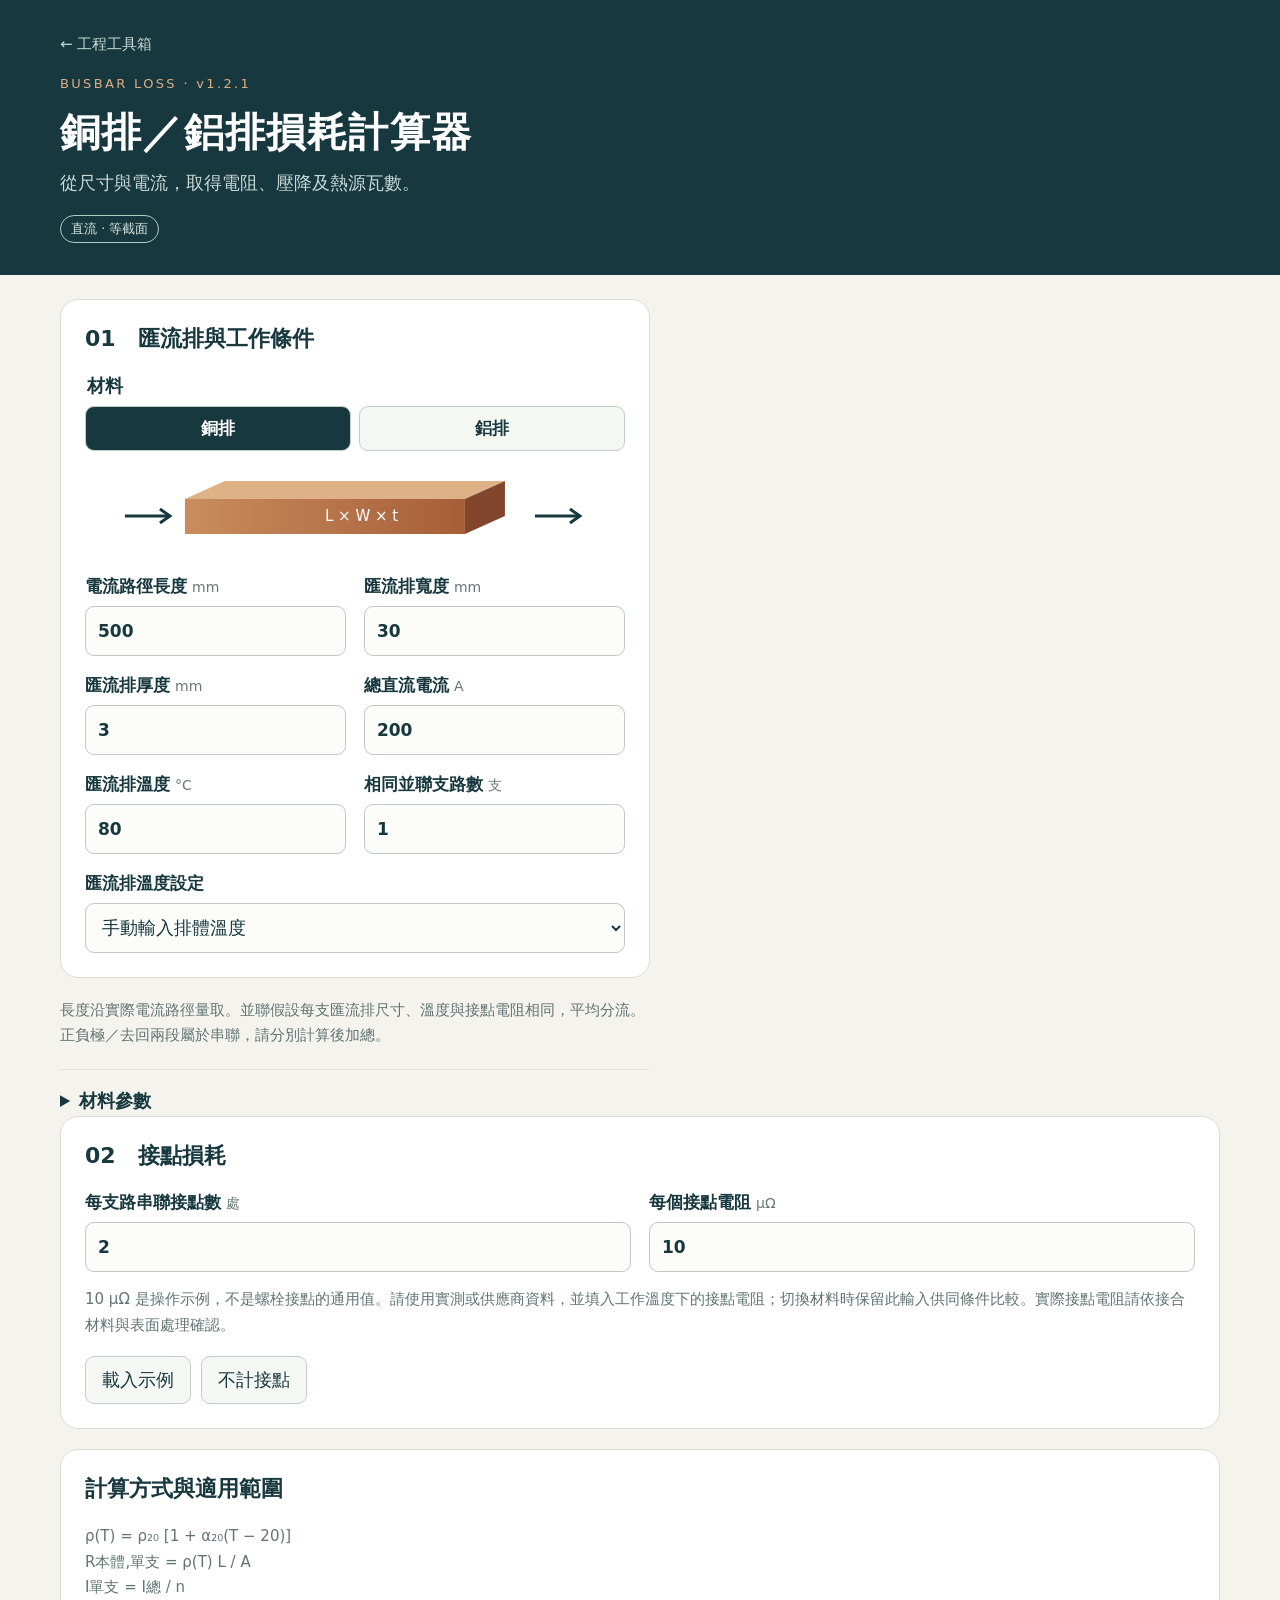
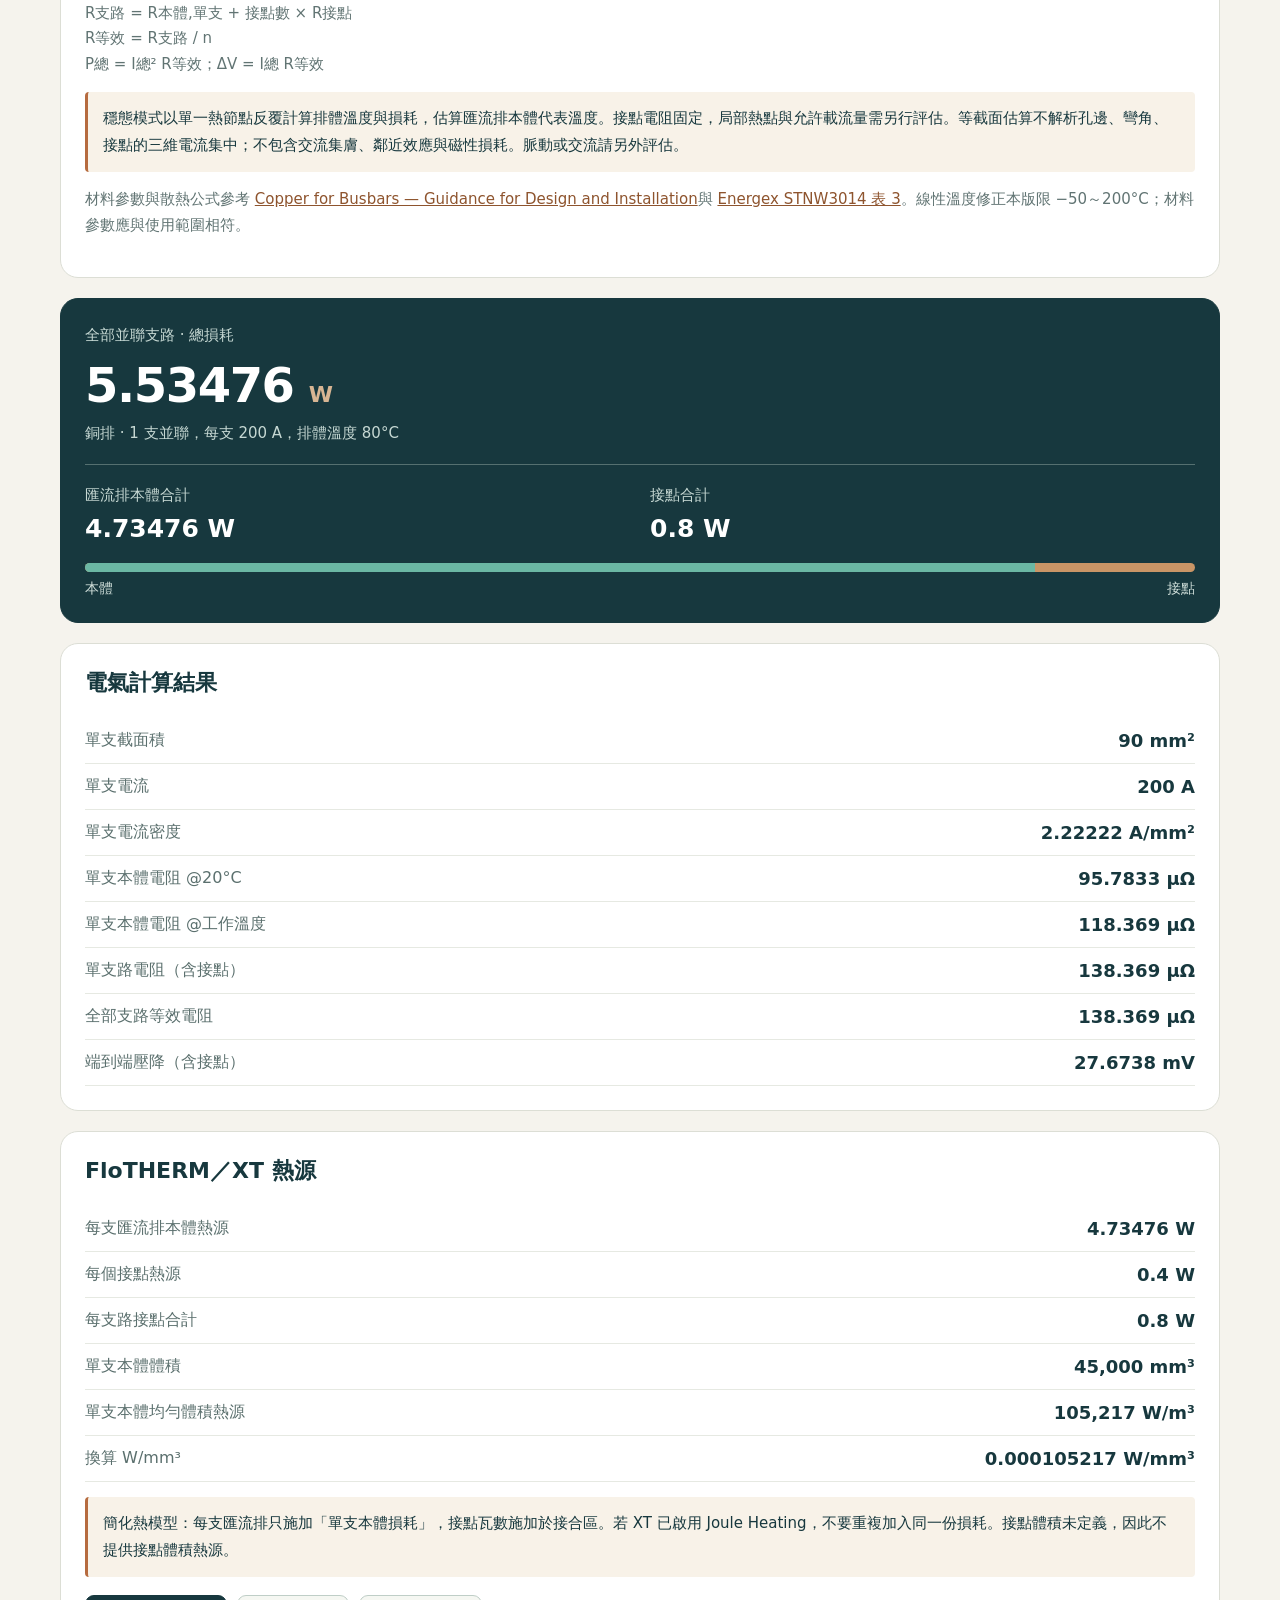
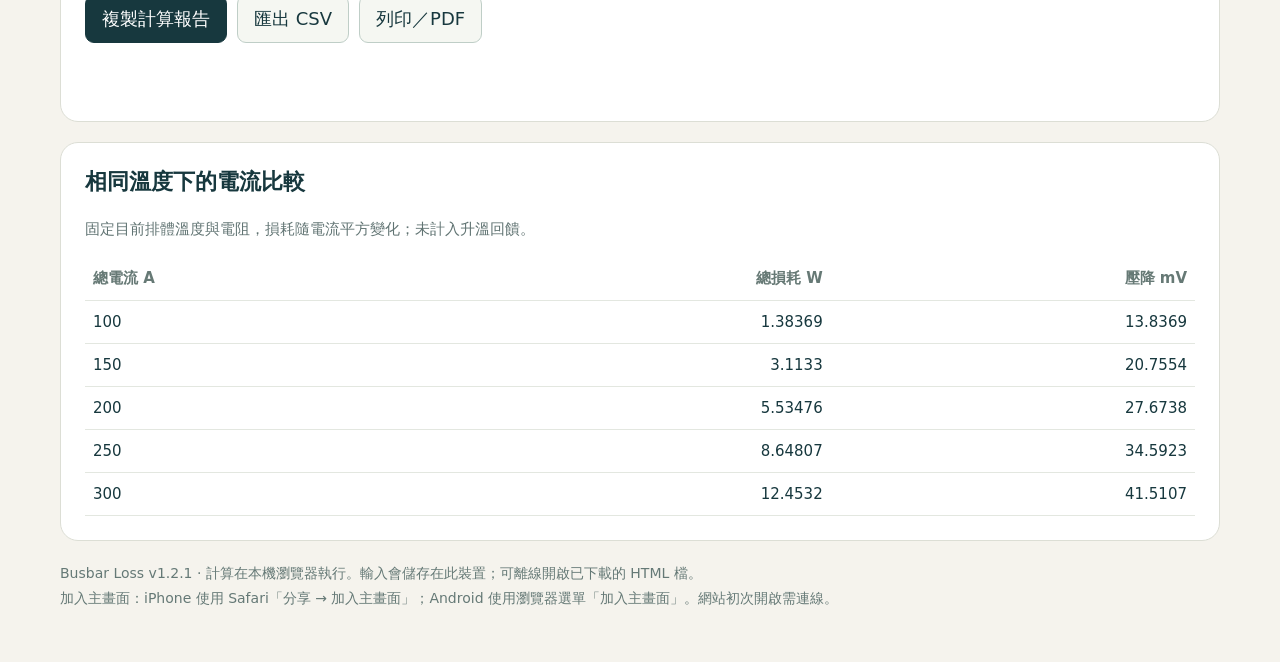
==== commit 5beccddb: "Clarify the natural convection air temperature input" ====
--- a/busbar-loss/index.html
+++ b/busbar-loss/index.html
@@ -2,7 +2,7 @@
 <html lang="zh-Hant"><head><meta charset="utf-8"><meta name="viewport" content="width=device-width,initial-scale=1,viewport-fit=cover"><meta name="theme-color" content="#17383e"><meta name="apple-mobile-web-app-capable" content="yes"><meta name="apple-mobile-web-app-title" content="匯流排損耗"><title>銅排／鋁排損耗計算器｜Busbar Loss</title>
 <style>
 :root{font-family:system-ui,-apple-system,"Microsoft JhengHei",sans-serif;color:#17383e;background:#f5f3ed;font-size:18px;--copper:#b66b3f;--line:#dcded5}*{box-sizing:border-box}body{margin:0}header{background:#17383e;color:#fff;padding:32px max(20px,calc((100vw - 1160px)/2))}header a{color:#c5dad6;font-size:15px;text-decoration:none}h1{font-size:clamp(28px,4vw,40px);margin:14px 0 8px;letter-spacing:.03em}header p{color:#c8d8d5;margin:0;line-height:1.7}.eyebrow{color:#dfad84;font-size:13px;letter-spacing:.18em;margin-top:22px}main{max-width:1200px;margin:auto;padding:24px 20px 50px}.layout{display:grid;grid-template-columns:1.08fr 1fr;gap:24px;align-items:start}.card{background:#fff;border:1px solid var(--line);border-radius:18px;padding:24px;margin-bottom:20px}h2{font-size:22px;margin:0 0 20px}h3{font-size:18px}.sub{font-size:15px;color:#617473;line-height:1.7}.fields{display:grid;grid-template-columns:1fr 1fr;gap:18px}label{display:block;font-size:17px;font-weight:600}.unit{font-size:14px;font-weight:400;color:#677875;margin-left:5px}input,button,textarea,select{font:inherit}[hidden]{display:none!important}input,select{width:100%;margin-top:8px;padding:12px;border:1px solid #bfcac6;border-radius:9px;background:#fcfcf9;color:#17383e;min-height:50px}input:focus,select:focus,button:focus-visible{outline:3px solid #d5b391;outline-offset:2px}button{cursor:pointer;border:1px solid #bfcec7;border-radius:9px;padding:11px 16px;background:#f5f7f2;color:#17383e;min-height:46px}button.primary{background:#17383e;color:white;border-color:#17383e}.actions{display:flex;gap:10px;flex-wrap:wrap;margin-top:18px}.note{background:#f8f2e8;border-left:3px solid #b66b3f;padding:13px 15px;font-size:15px;line-height:1.8;border-radius:4px}.hero{background:#17383e;color:white;border-color:#17383e}.hero .sub{color:#c6d8d3}.big{font-size:48px;font-weight:700;letter-spacing:-.03em;margin:8px 0}.big span{font-size:22px;color:#d7b593}.split{display:grid;grid-template-columns:1fr 1fr;gap:20px;border-top:1px solid #557070;padding-top:18px;margin-top:18px}.split strong{display:block;font-size:25px;margin-top:5px}.bar{display:flex;height:9px;background:#c99566;border-radius:8px;overflow:hidden;margin-top:20px}.bar i{display:block;background:#6bb8a4}.legend{display:flex;justify-content:space-between;font-size:14px;margin-top:8px;color:#d0dfda}dl{margin:0}dl>div{display:flex;justify-content:space-between;gap:12px;padding:12px 0;border-bottom:1px solid #e6e9e2}dt{color:#5b706e;font-size:16px}dd{margin:0;text-align:right;font-weight:600;font-variant-numeric:tabular-nums}details{border-top:1px solid #e2e5dd;padding-top:16px;margin-top:20px}summary{cursor:pointer;font-weight:600;line-height:1.7}table{width:100%;border-collapse:collapse;font-size:15px}td,th{text-align:right;padding:12px 8px;border-bottom:1px solid #e3e7e0}td:first-child,th:first-child{text-align:left}th{color:#667975}#error{color:#9f342c;line-height:1.7}textarea{width:100%;height:170px;padding:12px;font-size:15px}footer{color:#657976;font-size:14px;line-height:1.8}a{color:#8e542e}.material-options{display:flex;gap:8px;border:0;padding:0;margin:0 0 18px}.material-options legend{margin-bottom:8px;font-weight:600}.material-options label{position:relative;flex:1}.material-options span{display:block;text-align:center;padding:10px;border:1px solid #bfcec7;border-radius:9px;background:#f5f7f2}.material-options input{position:absolute;inset:0;width:100%;height:100%;margin:0;opacity:0;cursor:pointer}.material-options input:checked+span{background:#17383e;color:white}.material-options input:focus-visible+span{outline:3px solid #b66b3f}.orientation-preview{display:flex;align-items:center;gap:16px;min-height:80px;margin-top:8px}.bar-preview{display:block;flex:none;width:74px;height:70px;position:relative}.bar-preview::before{content:"";position:absolute;inset:25px 3px;background:#b66b3f;box-shadow:0 4px #875035;transform:skewX(-25deg)}.bar-preview[data-orientation=edge]::before{inset:19px 4px;transform:skewY(-10deg);box-shadow:4px 2px #875035}.bar-preview[data-orientation=upright]::before{inset:4px 24px;transform:skewY(-10deg);box-shadow:4px 2px #875035}.check-label{display:flex;align-items:center;gap:10px}.check-label input{width:20px;min-height:20px;margin:0;flex:none}.badge{display:inline-block;border:1px solid #b0c9c1;border-radius:20px;padding:4px 10px;font-size:13px;color:#d9e6df;margin-top:16px}.schematic{width:100%;height:90px;display:block;margin-bottom:16px}.scroll{overflow:auto}#status{min-height:24px;color:#5d756c;font-size:15px}body.invalid .calculated{display:none}@media(max-width:800px){.layout{grid-template-columns:1fr}.card{padding:20px}main{padding:18px 14px}.big{font-size:44px}}@media(max-width:380px){.fields{grid-template-columns:1fr}}@media print{header{background:white;color:#17383e;padding:10px}header p{color:#17383e}header a,.actions,button,footer{display:none}.layout{display:block}.card{break-inside:avoid}.hero{background:white;color:#17383e}.hero .sub,.legend{color:#17383e}details{display:block}main{padding:0}}
-</style></head><body><header><a href="../">← 工程工具箱</a><div class="eyebrow">BUSBAR LOSS · v1.2</div><h1>銅排／鋁排損耗計算器</h1><p>從尺寸與電流，取得電阻、壓降及熱源瓦數。</p><span class="badge">直流 · 等截面</span></header><main><div class="layout"><section>
+</style></head><body><header><a href="../">← 工程工具箱</a><div class="eyebrow">BUSBAR LOSS · v1.2.1</div><h1>銅排／鋁排損耗計算器</h1><p>從尺寸與電流，取得電阻、壓降及熱源瓦數。</p><span class="badge">直流 · 等截面</span></header><main><div class="layout"><section>
 <div class="card"><h2>01　匯流排與工作條件</h2>
 <fieldset class="material-options"><legend>材料</legend>
 <label><input id="material-copper" name="material" type="radio" value="copper" checked><span>銅排</span></label>
@@ -21,13 +21,13 @@
 <select id="temperature-mode"><option value="manual">手動輸入排體溫度</option><option value="steady">自動估算穩態排體溫度</option></select>
 <div id="steady-inputs" style="margin-top:18px" hidden>
 <div class="fields">
-<label>參考溫度<span class="unit">°C</span><input id="reference-temp" type="number" min="-50" max="200" step="any" value="45"></label>
+<label><span id="reference-label">參考溫度</span><span class="unit">°C</span><input id="reference-temp" type="number" min="-50" max="200" step="any" value="45"></label>
 <label>散熱方式<select id="cooling"><option value="resistance">自訂等效熱阻</option><option value="natural">無風／自然對流</option></select></label>
 </div>
 <div id="resistance-inputs" style="margin-top:18px">
 <label>單支路等效熱阻<span class="unit">K/W</span><input id="thermal-resistance" type="number" min="0" step="any" placeholder="依實測或 XT 結果填入"></label>
 </div>
-<p class="sub">參考溫度可用匯流排附近的空氣溫度。熱阻以單支匯流排與該支路接點的總發熱為基準，請使用相同安裝與冷卻條件下的實測或 XT 結果。</p>
+<p class="sub">請填入與熱阻配對的參考溫度，例如熱阻若以匯流排附近空氣為基準，就填該處的空氣溫度。熱阻以單支匯流排與該支路接點的總發熱為基準，請使用相同安裝與冷卻條件下的實測或 XT 結果。</p>
 </div>
 <div id="natural-inputs" style="margin-top:18px" hidden>
 <label>匯流排擺法<select id="orientation"><option value="flat">平放（大面水平）</option><option value="edge">立放（大面垂直，長度水平）</option><option value="upright">豎直（長度方向垂直）</option></select></label>
@@ -40,7 +40,7 @@
 <p class="sub" id="surface-note"></p>
 <div class="fields">
 <label id="emissivity-input">放射率<input id="emissivity" type="number" min="0" max="1" step="any" value="0.1"></label>
-<label>周圍表面溫度<span class="unit">°C</span><input id="surroundings" type="number" min="-50" max="200" step="any" placeholder="預設同參考溫度"></label>
+<label>周圍表面溫度<span class="unit">°C</span><input id="surroundings" type="number" min="-50" max="200" step="any" placeholder="預設同附近空氣溫度"></label>
 </div>
 </div>
 </details>
@@ -56,7 +56,7 @@
 <div class="card"><h2>電氣計算結果</h2><dl id="electrical"></dl></div>
 <div class="card"><h2>FloTHERM／XT 熱源</h2><dl id="thermal"></dl><p class="note">簡化熱模型：每支匯流排只施加「單支本體損耗」，接點瓦數施加於接合區。若 XT 已啟用 Joule Heating，不要重複加入同一份損耗。接點體積未定義，因此不提供接點體積熱源。</p><div class="actions"><button class="primary" id="copy">複製計算報告</button><button id="csv">匯出 CSV</button><button id="print">列印／PDF</button></div><p id="status" role="status"></p><textarea id="fallback" hidden aria-label="計算報告，請全選複製" readonly></textarea></div>
 <div class="card"><h2>相同溫度下的電流比較</h2><p class="sub">固定目前排體溫度與電阻，損耗隨電流平方變化；未計入升溫回饋。</p><div class="scroll"><table><thead><tr><th>總電流 A</th><th>總損耗 W</th><th>壓降 mV</th></tr></thead><tbody id="sweep"></tbody></table></div></div></div>
-</section></div><footer>Busbar Loss v1.2 · 計算在本機瀏覽器執行。輸入會儲存在此裝置；可離線開啟已下載的 HTML 檔。<br>加入主畫面：iPhone 使用 Safari「分享 → 加入主畫面」；Android 使用瀏覽器選單「加入主畫面」。網站初次開啟需連線。</footer></main>
+</section></div><footer>Busbar Loss v1.2.1 · 計算在本機瀏覽器執行。輸入會儲存在此裝置；可離線開啟已下載的 HTML 檔。<br>加入主畫面：iPhone 使用 Safari「分享 → 加入主畫面」；Android 使用瀏覽器選單「加入主畫面」。網站初次開啟需連線。</footer></main>
 <script>
 'use strict';
 const ids=['length','width','thickness','current','temp','parallel','rho','alpha','joints','contact'];
@@ -126,7 +126,7 @@
 }
 function solveNaturalTemperature(inputs,reference,orientation,radiation){
  if(!Number.isFinite(reference)||reference<temperatureMin||reference>temperatureMax){
-  throw Error('請輸入 −50～200°C 的參考溫度。');
+  throw Error('請輸入 −50～200°C 的附近空氣溫度。');
  }
  if(!Number.isFinite(radiation.emissivity)||radiation.emissivity<0||radiation.emissivity>1){
   throw Error('請輸入 0～1 的表面放射率。');
@@ -180,6 +180,7 @@
  const estimate=mode==='steady';
  const cooling=$('cooling').value;
  const natural=cooling==='natural';
+ $('reference-label').textContent=natural?'附近空氣溫度':'參考溫度';
  const orientation=$('orientation').value;
  const surface=$('surface').value;
  const radiating=$('radiation').checked;
@@ -227,7 +228,7 @@
  if(steady){
   rows('steady-summary',[
    ['匯流排穩態溫度（估算）',steady.temperature.toFixed(1)+' °C'],
-   ['相對參考溫度的溫升',(steady.temperature-steady.reference).toFixed(1)+' °C'],
+   [natural?'相對附近空氣的溫升':'相對參考溫度的溫升',(steady.temperature-steady.reference).toFixed(1)+' °C'],
    ['單支路總發熱（含接點）',fmt(r.pbody+r.pjoint)+' W'],
    ['收斂迭代',steady.iteration+' 輪'],
    ...(natural?[
@@ -245,7 +246,7 @@
  const {v,r,steady,material,orientation,radiation,radiating,natural}=last;
  const temperatureReport=steady?[
   '溫度模式：單一熱節點穩態估算',
-  '參考溫度 °C: '+steady.reference,
+  (natural?'附近空氣溫度':'參考溫度')+' °C: '+steady.reference,
   '單支路等效熱阻 K/W: '+(steady.thermalResistance??'—'),
   ...(natural?[
    '散熱方式：無風／自然對流',
@@ -257,7 +258,7 @@
   '穩態溫升 °C: '+(steady.temperature-steady.reference).toFixed(1),
   '收斂迭代: '+steady.iteration
  ]:['溫度模式：手動輸入排體溫度'];
- return ['銅排／鋁排損耗計算器 v1.2','模型：直流、等截面、相同並聯支路平均分流。',
+ return ['銅排／鋁排損耗計算器 v1.2.1','模型：直流、等截面、相同並聯支路平均分流。',
  '材料：'+materials[material].name+'（'+materials[material].grade+'預設，可自訂）',
  ...temperatureReport,
  ...ids.map(k=>({length:'長度 mm',width:'寬度 mm',thickness:'厚度 mm',current:'總電流 A',temp:'排體溫度 °C',parallel:'並聯支路數',rho:'20°C 電阻率 Ω·mm²/m',alpha:'溫度係數 1/°C',joints:'每支路接點數',contact:'每接點電阻 μΩ'})[k]+': '+v[k]),
